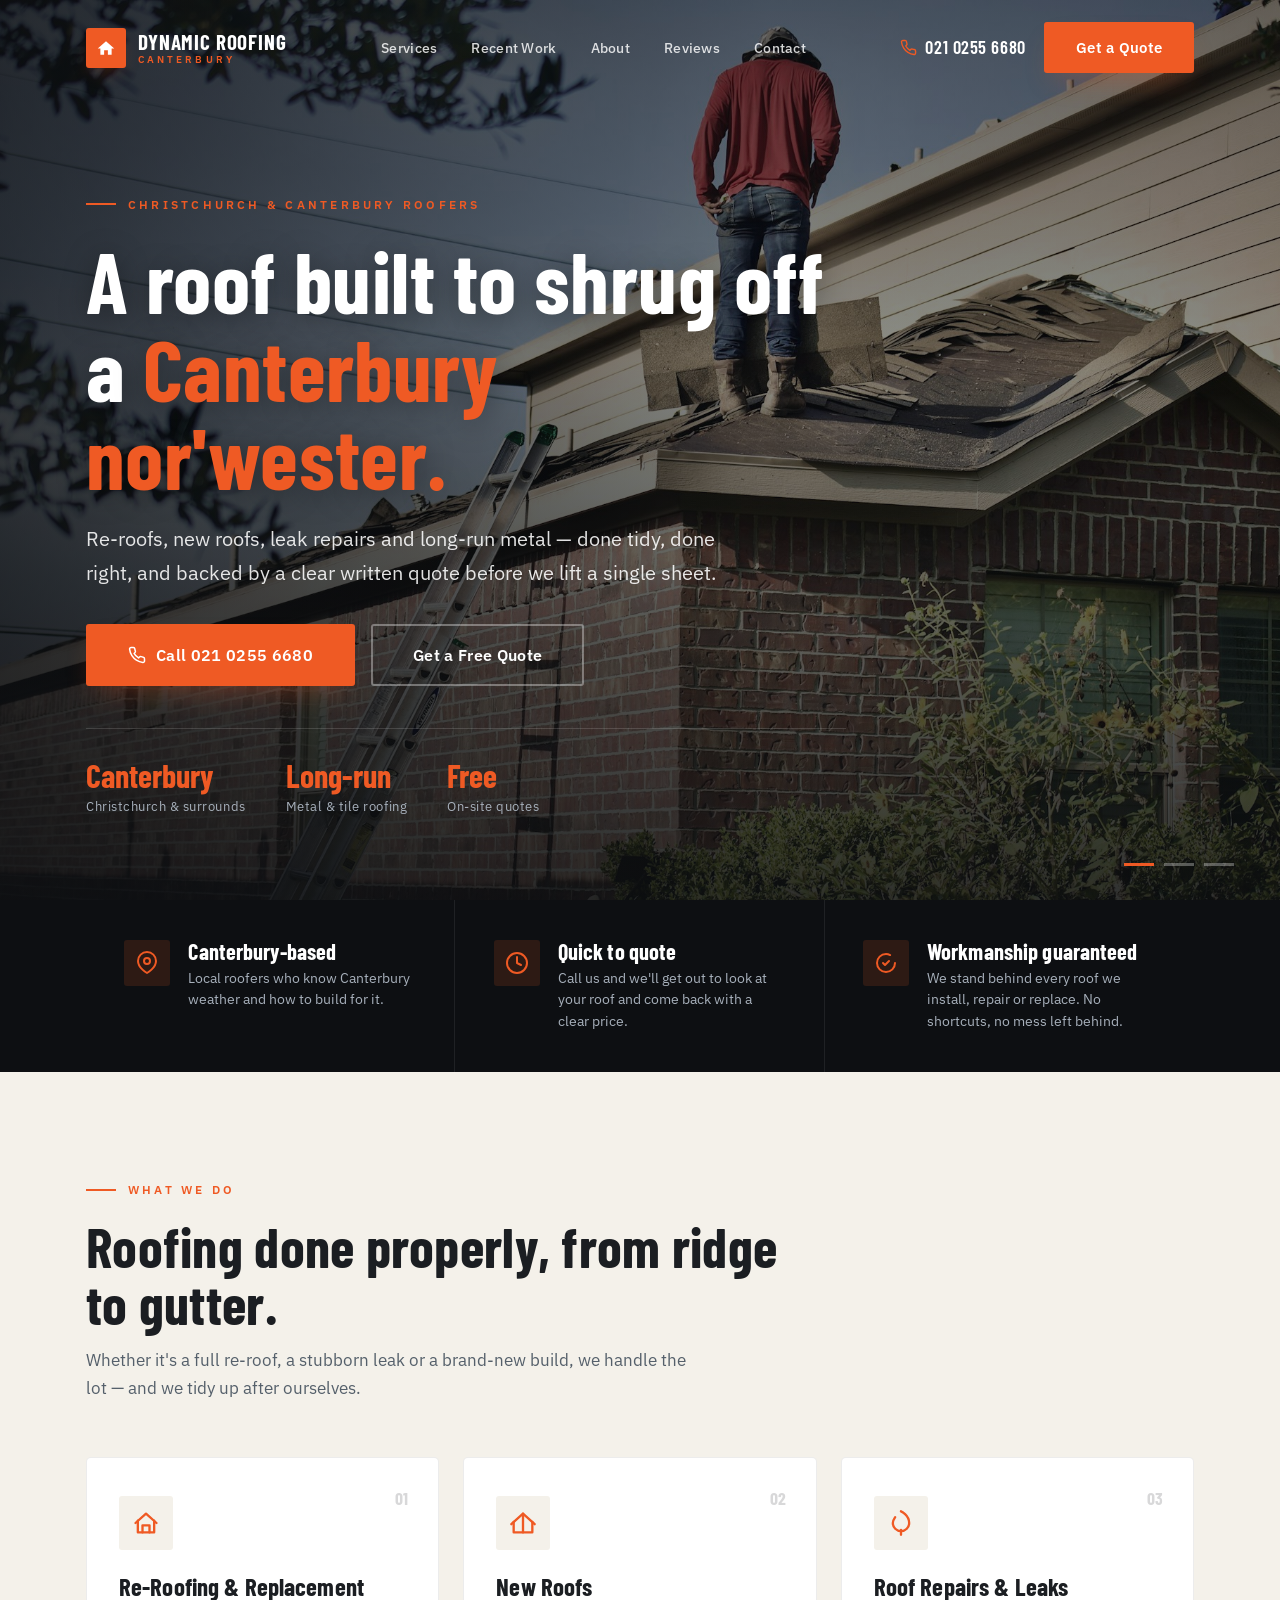
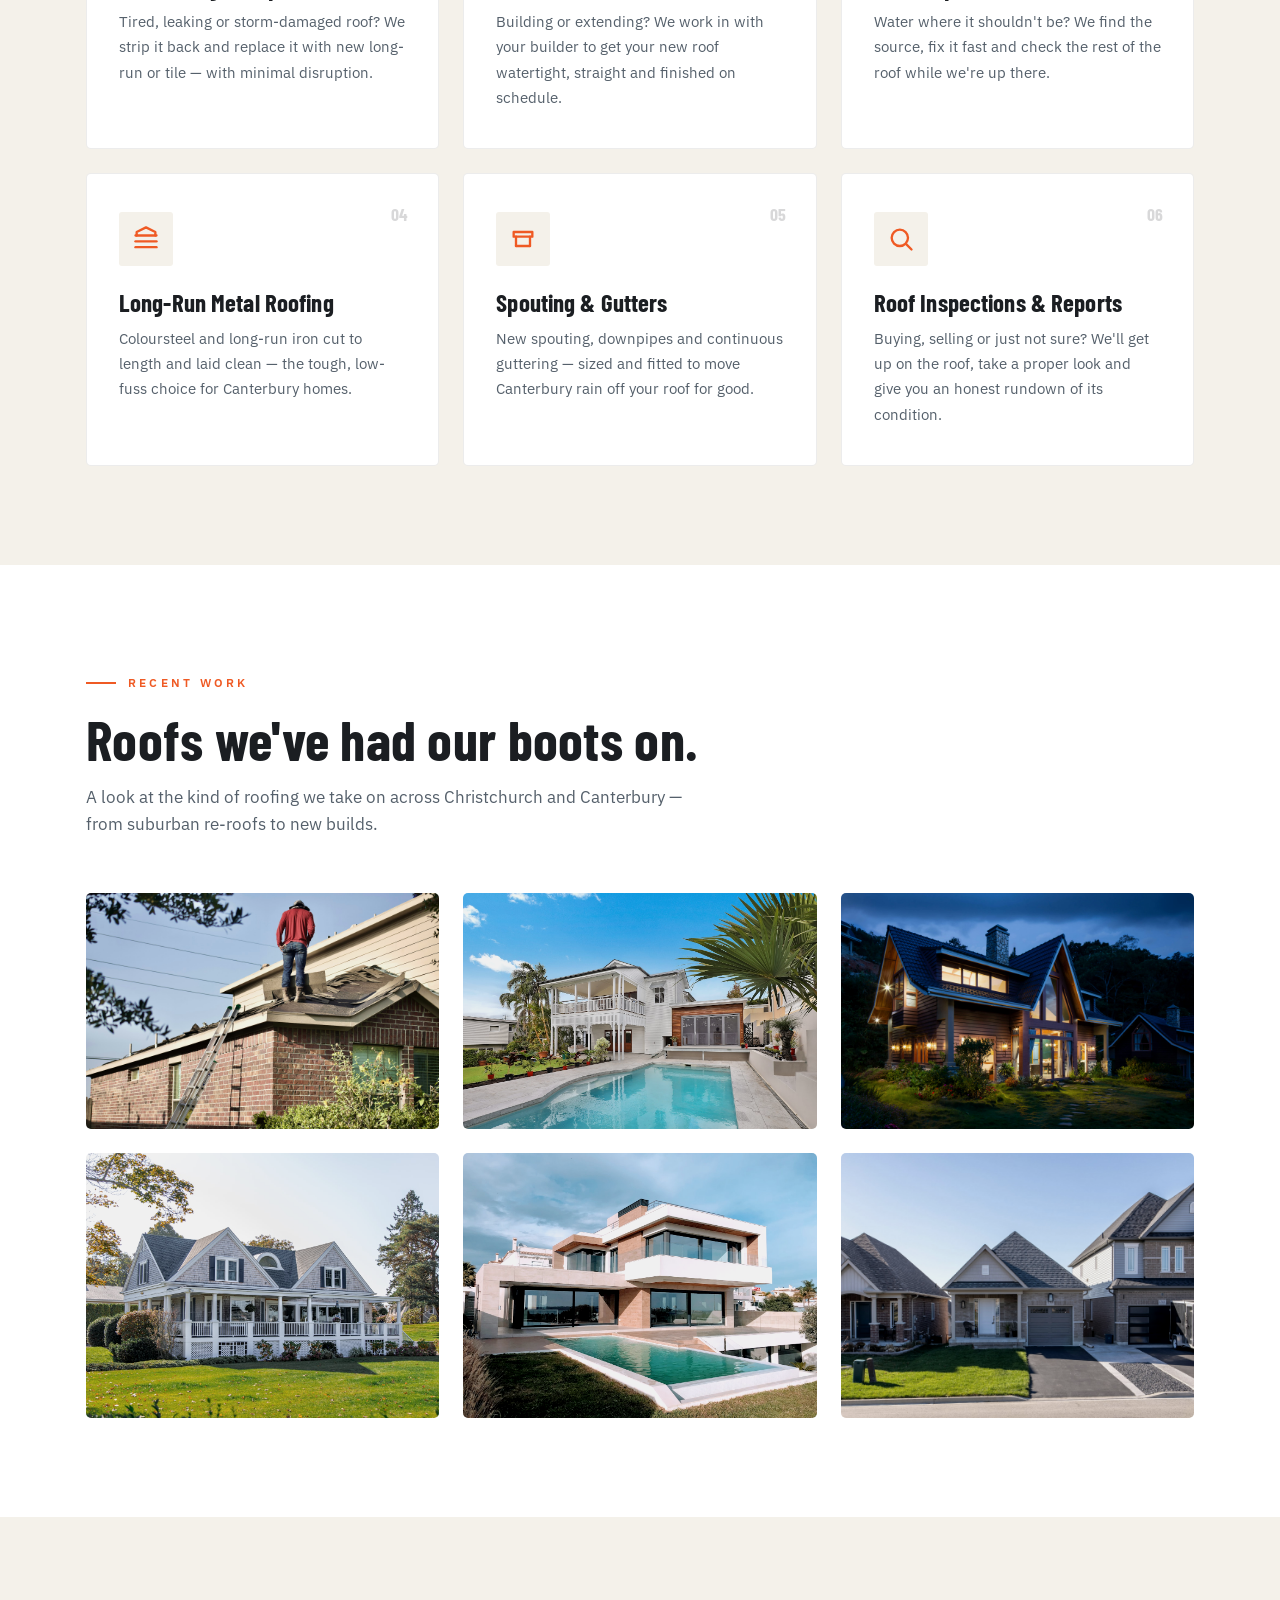
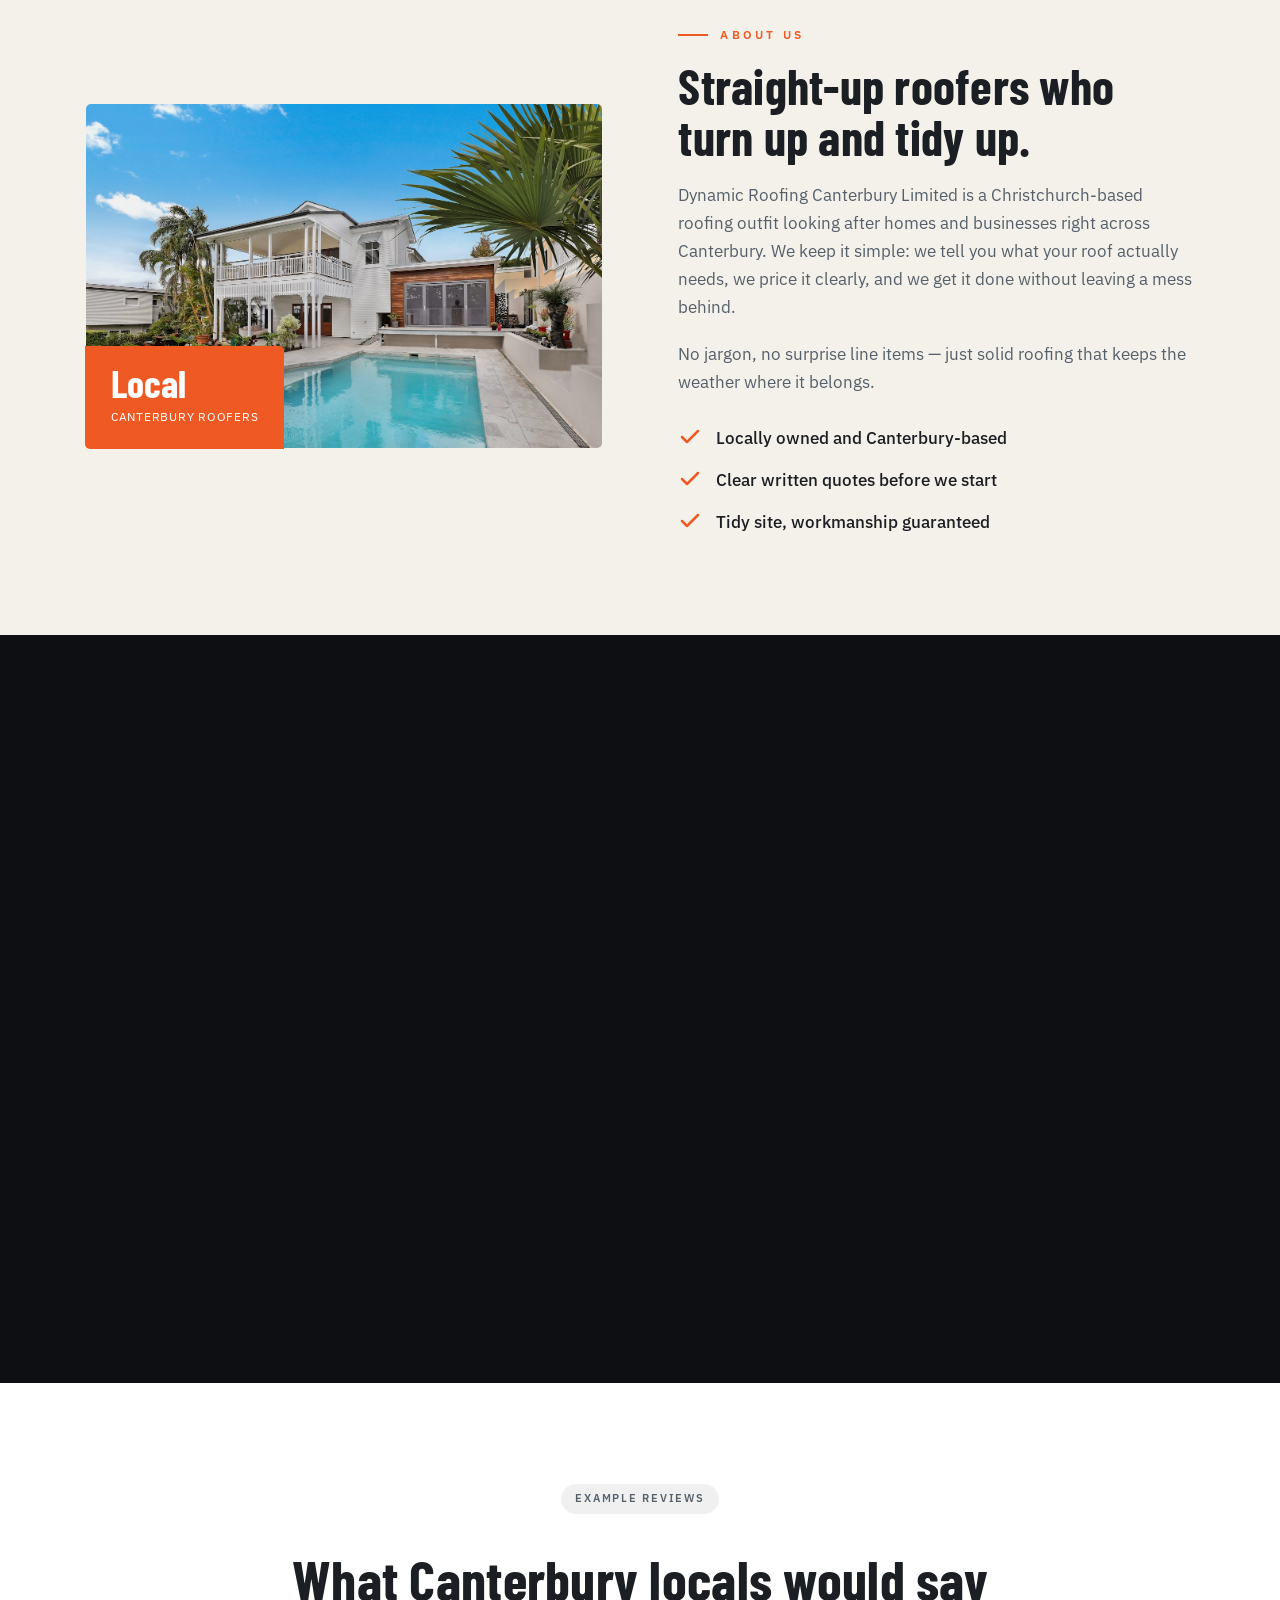
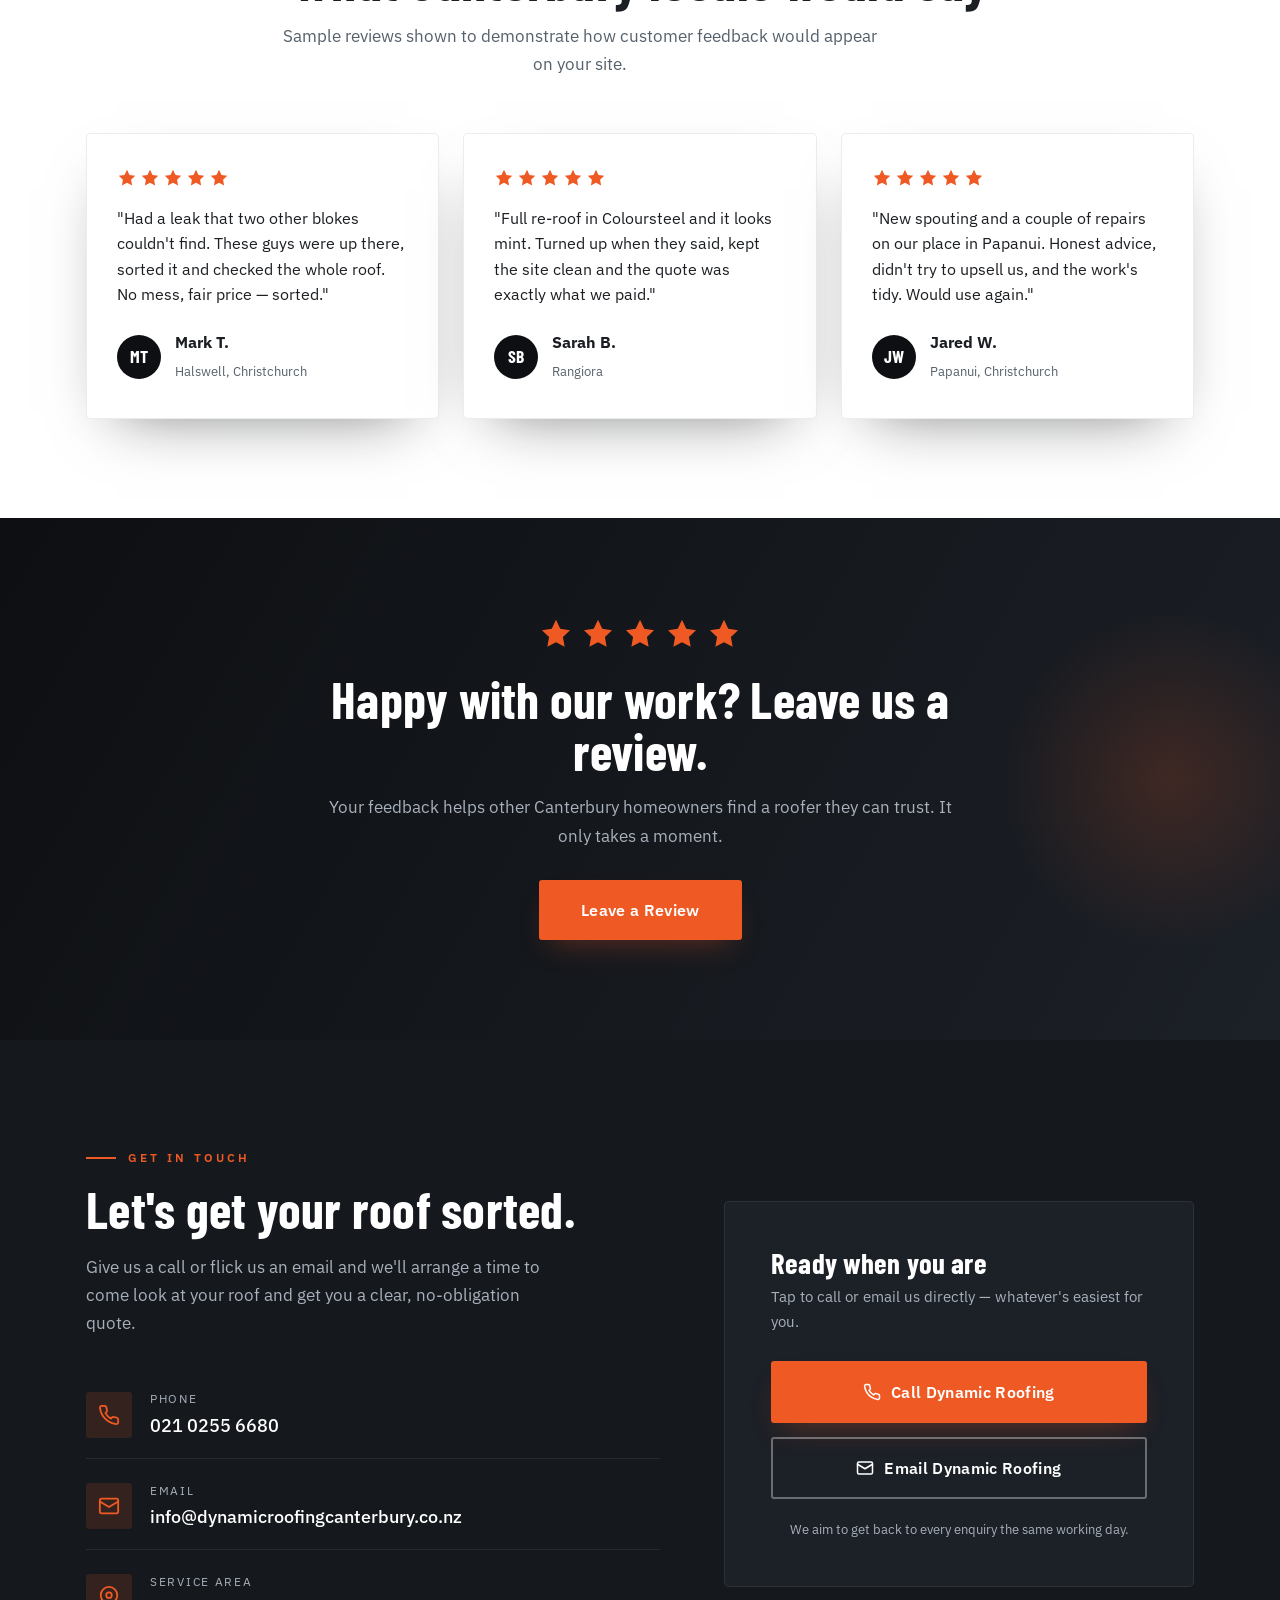
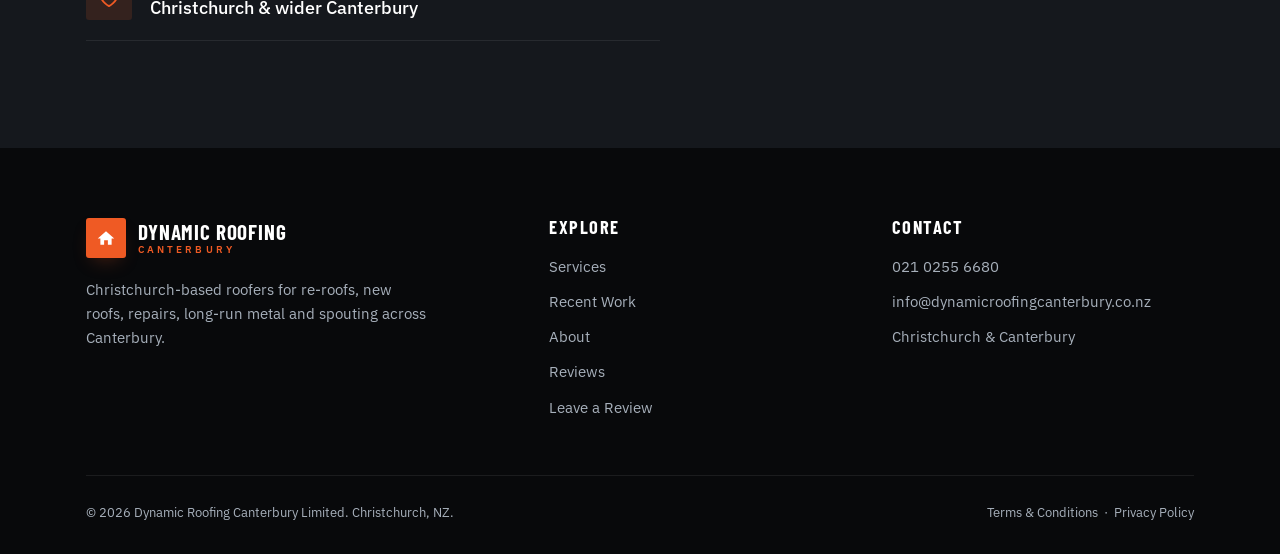
==== index.html @ b8b8a833 "Initial build: Dynamic Roofing Canterbury Limited" ====
<!DOCTYPE html>
<html lang="en-NZ">
<head>
<meta charset="UTF-8" />
<meta name="viewport" content="width=device-width, initial-scale=1.0" />
<title>Dynamic Roofing Canterbury Limited | Roofers, Christchurch</title>
<meta name="description" content="Dynamic Roofing Canterbury Limited — Christchurch roofers for re-roofs, new roofs, leak repairs, long-run metal roofing and spouting across Canterbury. Straight talk, tidy work, clear written quotes." />
<link rel="canonical" href="https://dynamic-roofing-canterbury-limited-demo.vercel.app/" />
<meta property="og:type" content="website" />
<meta property="og:title" content="Dynamic Roofing Canterbury Limited | Roofers, Christchurch" />
<meta property="og:description" content="Canterbury roofers for re-roofs, new roofs, leak repairs and long-run metal roofing. Tidy work, clear written quotes." />
<meta property="og:image" content="https://dynamic-roofing-canterbury-limited-demo.vercel.app/img/hero-roofer.jpg" />
<meta property="og:url" content="https://dynamic-roofing-canterbury-limited-demo.vercel.app/" />
<meta name="twitter:card" content="summary_large_image" />
<link rel="icon" type="image/svg+xml" href="favicon.svg" />
<link rel="preconnect" href="https://fonts.googleapis.com" />
<link rel="preconnect" href="https://fonts.gstatic.com" crossorigin />
<link href="https://fonts.googleapis.com/css2?family=Barlow+Condensed:wght@500;600;700&family=IBM+Plex+Sans:wght@400;500;600&display=swap" rel="stylesheet" />
<link rel="stylesheet" href="styles.css" />
</head>
<body>

<!-- Intro overlay -->
<div class="intro" aria-hidden="true">
  <div class="intro__inner">
    <div class="intro__mark">
      <svg viewBox="0 0 64 64" fill="none"><path d="M32 14 L54 33 L47 33 L47 50 L37 50 L37 38 L27 38 L27 50 L17 50 L17 33 L10 33 Z" fill="#fff"/></svg>
    </div>
    <div class="intro__name">Dynamic Roofing Canterbury</div>
    <div class="intro__bar"></div>
  </div>
</div>

<!-- Nav -->
<header class="nav">
  <div class="wrap nav__inner">
    <a href="index.html" class="brand" aria-label="Dynamic Roofing Canterbury home">
      <span class="brand__mark">
        <svg viewBox="0 0 64 64" fill="none"><path d="M32 14 L54 33 L47 33 L47 50 L37 50 L37 38 L27 38 L27 50 L17 50 L17 33 L10 33 Z" fill="#fff"/></svg>
      </span>
      <span class="brand__text">
        <span class="brand__name">Dynamic Roofing</span>
        <span class="brand__sub">Canterbury</span>
      </span>
    </a>
    <nav class="nav__links" aria-label="Primary">
      <a href="#services">Services</a>
      <a href="#work">Recent Work</a>
      <a href="#about">About</a>
      <a href="#reviews">Reviews</a>
      <a href="#contact">Contact</a>
    </nav>
    <div class="nav__cta">
      <a href="tel:+642102556680" class="nav__phone">
        <svg viewBox="0 0 24 24" fill="none" stroke="currentColor" stroke-width="2" stroke-linecap="round" stroke-linejoin="round"><path d="M22 16.92v3a2 2 0 0 1-2.18 2 19.79 19.79 0 0 1-8.63-3.07 19.5 19.5 0 0 1-6-6 19.79 19.79 0 0 1-3.07-8.67A2 2 0 0 1 4.11 2h3a2 2 0 0 1 2 1.72c.13.96.36 1.9.68 2.81a2 2 0 0 1-.45 2.11L8.09 9.91a16 16 0 0 0 6 6l1.27-1.27a2 2 0 0 1 2.11-.45c.9.32 1.85.55 2.81.68A2 2 0 0 1 22 16.92z"/></svg>
        021 0255 6680
      </a>
      <a href="#contact" class="btn btn--primary">Get a Quote</a>
      <button class="nav__toggle" aria-label="Open menu"><span></span><span></span><span></span></button>
    </div>
  </div>
</header>

<!-- Hero -->
<section class="hero" id="top">
  <div class="hero__slides">
    <div class="hero__slide active" style="background-image:url('img/hero-roofer.jpg')"></div>
    <div class="hero__slide" style="background-image:url('img/hero-street.jpg')"></div>
    <div class="hero__slide" style="background-image:url('img/hero-dusk.jpg')"></div>
  </div>
  <div class="hero__scrim"></div>
  <div class="wrap hero__inner">
    <div class="hero__content">
      <span class="eyebrow">Christchurch &amp; Canterbury Roofers</span>
      <h1>A roof built to shrug off a <span class="accent">Canterbury nor'wester.</span></h1>
      <p class="hero__lead">Re-roofs, new roofs, leak repairs and long-run metal — done tidy, done right, and backed by a clear written quote before we lift a single sheet.</p>
      <div class="hero__cta">
        <a href="tel:+642102556680" class="btn btn--primary btn--lg">
          <svg viewBox="0 0 24 24" fill="none" stroke="currentColor" stroke-width="2" stroke-linecap="round" stroke-linejoin="round"><path d="M22 16.92v3a2 2 0 0 1-2.18 2 19.79 19.79 0 0 1-8.63-3.07 19.5 19.5 0 0 1-6-6 19.79 19.79 0 0 1-3.07-8.67A2 2 0 0 1 4.11 2h3a2 2 0 0 1 2 1.72c.13.96.36 1.9.68 2.81a2 2 0 0 1-.45 2.11L8.09 9.91a16 16 0 0 0 6 6l1.27-1.27a2 2 0 0 1 2.11-.45c.9.32 1.85.55 2.81.68A2 2 0 0 1 22 16.92z"/></svg>
          Call 021 0255 6680
        </a>
        <a href="#contact" class="btn btn--ghost btn--lg">Get a Free Quote</a>
      </div>
      <div class="hero__meta">
        <div class="hero__meta-item"><strong>Canterbury</strong><span>Christchurch &amp; surrounds</span></div>
        <div class="hero__meta-item"><strong>Long-run</strong><span>Metal &amp; tile roofing</span></div>
        <div class="hero__meta-item"><strong>Free</strong><span>On-site quotes</span></div>
      </div>
    </div>
  </div>
  <div class="hero__dots" role="tablist" aria-label="Hero slides">
    <button class="hero__dot active" aria-label="Slide 1"></button>
    <button class="hero__dot" aria-label="Slide 2"></button>
    <button class="hero__dot" aria-label="Slide 3"></button>
  </div>
</section>

<!-- Trust strip -->
<section class="trust">
  <div class="wrap">
    <div class="trust__grid">
      <div class="trust__item reveal">
        <div class="trust__icon"><svg viewBox="0 0 24 24" fill="none" stroke="currentColor" stroke-width="2" stroke-linecap="round" stroke-linejoin="round"><path d="M21 10c0 7-9 12-9 12s-9-5-9-12a9 9 0 0 1 18 0z"/><circle cx="12" cy="10" r="3"/></svg></div>
        <div><h3>Canterbury-based</h3><p>Local roofers who know Canterbury weather and how to build for it.</p></div>
      </div>
      <div class="trust__item reveal d1">
        <div class="trust__icon"><svg viewBox="0 0 24 24" fill="none" stroke="currentColor" stroke-width="2" stroke-linecap="round" stroke-linejoin="round"><circle cx="12" cy="12" r="10"/><polyline points="12 6 12 12 16 14"/></svg></div>
        <div><h3>Quick to quote</h3><p>Call us and we'll get out to look at your roof and come back with a clear price.</p></div>
      </div>
      <div class="trust__item reveal d2">
        <div class="trust__icon"><svg viewBox="0 0 24 24" fill="none" stroke="currentColor" stroke-width="2" stroke-linecap="round" stroke-linejoin="round"><path d="M9 12l2 2 4-4"/><path d="M21 12c0 4.97-4.03 9-9 9s-9-4.03-9-9 4.03-9 9-9c1.5 0 2.9.37 4.15 1.02"/></svg></div>
        <div><h3>Workmanship guaranteed</h3><p>We stand behind every roof we install, repair or replace. No shortcuts, no mess left behind.</p></div>
      </div>
    </div>
  </div>
</section>

<!-- Services -->
<section class="section section--bone" id="services">
  <div class="wrap">
    <div class="section-head reveal">
      <span class="eyebrow">What we do</span>
      <h2>Roofing done properly, from ridge to gutter.</h2>
      <p>Whether it's a full re-roof, a stubborn leak or a brand-new build, we handle the lot — and we tidy up after ourselves.</p>
    </div>
    <div class="svc-grid">
      <article class="svc-card reveal">
        <span class="svc-card__num">01</span>
        <div class="svc-card__icon"><svg viewBox="0 0 24 24" fill="none" stroke="currentColor" stroke-width="2" stroke-linecap="round" stroke-linejoin="round"><path d="M3 12l9-8 9 8"/><path d="M5 10v10h14V10"/><path d="M9 20v-6h6v6"/></svg></div>
        <h3>Re-Roofing &amp; Replacement</h3>
        <p>Tired, leaking or storm-damaged roof? We strip it back and replace it with new long-run or tile — with minimal disruption.</p>
      </article>
      <article class="svc-card reveal d1">
        <span class="svc-card__num">02</span>
        <div class="svc-card__icon"><svg viewBox="0 0 24 24" fill="none" stroke="currentColor" stroke-width="2" stroke-linecap="round" stroke-linejoin="round"><path d="M2 13l10-9 10 9"/><path d="M4 11v9h16v-9"/><line x1="12" y1="4" x2="12" y2="20"/></svg></div>
        <h3>New Roofs</h3>
        <p>Building or extending? We work in with your builder to get your new roof watertight, straight and finished on schedule.</p>
      </article>
      <article class="svc-card reveal d2">
        <span class="svc-card__num">03</span>
        <div class="svc-card__icon"><svg viewBox="0 0 24 24" fill="none" stroke="currentColor" stroke-width="2" stroke-linecap="round" stroke-linejoin="round"><path d="M12 2s7 3 7 10a7 7 0 0 1-14 0c0-2 1-3.5 2-5"/><path d="M12 22v-4"/></svg></div>
        <h3>Roof Repairs &amp; Leaks</h3>
        <p>Water where it shouldn't be? We find the source, fix it fast and check the rest of the roof while we're up there.</p>
      </article>
      <article class="svc-card reveal">
        <span class="svc-card__num">04</span>
        <div class="svc-card__icon"><svg viewBox="0 0 24 24" fill="none" stroke="currentColor" stroke-width="2" stroke-linecap="round" stroke-linejoin="round"><line x1="3" y1="9" x2="21" y2="9"/><line x1="3" y1="14" x2="21" y2="14"/><line x1="3" y1="19" x2="21" y2="19"/><path d="M4 9V6l8-4 8 4v3"/></svg></div>
        <h3>Long-Run Metal Roofing</h3>
        <p>Coloursteel and long-run iron cut to length and laid clean — the tough, low-fuss choice for Canterbury homes.</p>
      </article>
      <article class="svc-card reveal d1">
        <span class="svc-card__num">05</span>
        <div class="svc-card__icon"><svg viewBox="0 0 24 24" fill="none" stroke="currentColor" stroke-width="2" stroke-linecap="round" stroke-linejoin="round"><path d="M4 6h16v4H4z"/><path d="M6 10v8"/><path d="M18 10v8"/><path d="M6 18h12"/></svg></div>
        <h3>Spouting &amp; Gutters</h3>
        <p>New spouting, downpipes and continuous guttering — sized and fitted to move Canterbury rain off your roof for good.</p>
      </article>
      <article class="svc-card reveal d2">
        <span class="svc-card__num">06</span>
        <div class="svc-card__icon"><svg viewBox="0 0 24 24" fill="none" stroke="currentColor" stroke-width="2" stroke-linecap="round" stroke-linejoin="round"><circle cx="11" cy="11" r="7"/><line x1="21" y1="21" x2="16.65" y2="16.65"/></svg></div>
        <h3>Roof Inspections &amp; Reports</h3>
        <p>Buying, selling or just not sure? We'll get up on the roof, take a proper look and give you an honest rundown of its condition.</p>
      </article>
    </div>
  </div>
</section>

<!-- Recent work -->
<section class="section section--paper" id="work">
  <div class="wrap">
    <div class="section-head reveal">
      <span class="eyebrow">Recent work</span>
      <h2>Roofs we've had our boots on.</h2>
      <p>A look at the kind of roofing we take on across Christchurch and Canterbury — from suburban re-roofs to new builds.</p>
    </div>
    <div class="svc-grid">
      <div class="about__media reveal"><img src="img/hero-roofer.jpg" alt="Roofer replacing roofing sheets on a Canterbury home" width="600" height="440" loading="lazy" /></div>
      <div class="about__media reveal d1"><img src="img/home-modern.jpg" alt="Completed pitched roof on a modern Canterbury house" width="600" height="440" loading="lazy" /></div>
      <div class="about__media reveal d2"><img src="img/hero-dusk.jpg" alt="Tiled roof and roofline at dusk" width="600" height="440" loading="lazy" /></div>
      <div class="about__media reveal"><img src="img/home-white.jpg" alt="Modern home with clean roofline and guttering" width="600" height="440" loading="lazy" /></div>
      <div class="about__media reveal d1"><img src="img/home-pool.jpg" alt="Two-storey weatherboard home with finished roof" width="600" height="440" loading="lazy" /></div>
      <div class="about__media reveal d2"><img src="img/hero-street.jpg" alt="Street of homes with pitched roofing" width="600" height="440" loading="lazy" /></div>
    </div>
  </div>
</section>

<!-- About -->
<section class="section section--bone" id="about">
  <div class="wrap">
    <div class="about">
      <div class="about__media reveal">
        <img src="img/home-modern.jpg" alt="Finished roof on a Canterbury home" width="560" height="540" loading="lazy" />
        <div class="about__tag"><strong>Local</strong><span>Canterbury roofers</span></div>
      </div>
      <div class="about__body reveal d1">
        <span class="eyebrow">About us</span>
        <h2>Straight-up roofers who turn up and tidy up.</h2>
        <p>Dynamic Roofing Canterbury Limited is a Christchurch-based roofing outfit looking after homes and businesses right across Canterbury. We keep it simple: we tell you what your roof actually needs, we price it clearly, and we get it done without leaving a mess behind.</p>
        <p>No jargon, no surprise line items — just solid roofing that keeps the weather where it belongs.</p>
        <ul class="checklist">
          <li><svg viewBox="0 0 24 24" fill="none" stroke="currentColor" stroke-width="2.5" stroke-linecap="round" stroke-linejoin="round"><polyline points="20 6 9 17 4 12"/></svg> Locally owned and Canterbury-based</li>
          <li><svg viewBox="0 0 24 24" fill="none" stroke="currentColor" stroke-width="2.5" stroke-linecap="round" stroke-linejoin="round"><polyline points="20 6 9 17 4 12"/></svg> Clear written quotes before we start</li>
          <li><svg viewBox="0 0 24 24" fill="none" stroke="currentColor" stroke-width="2.5" stroke-linecap="round" stroke-linejoin="round"><polyline points="20 6 9 17 4 12"/></svg> Tidy site, workmanship guaranteed</li>
        </ul>
      </div>
    </div>
  </div>
</section>

<!-- Crew -->
<section class="section section--ink" id="crew">
  <div class="wrap">
    <div class="section-head center reveal">
      <span class="badge">Example team</span>
      <h2>Meet the crew</h2>
      <p>The people who'd be on your roof. (Roles shown are an example of how this section would introduce your team.)</p>
    </div>
    <div class="crew-grid">
      <div class="crew-card reveal">
        <div class="crew-avatar">OR</div>
        <h3>Owner / Roofer</h3>
        <div class="role">On the tools</div>
        <p>Quotes your job, runs the crew and is on site making sure it's done right.</p>
      </div>
      <div class="crew-card reveal d1">
        <div class="crew-avatar">SL</div>
        <h3>Site Lead</h3>
        <div class="role">Runs the roof</div>
        <p>Keeps the job moving, safe and watertight from strip-off to final sheet.</p>
      </div>
      <div class="crew-card reveal d2">
        <div class="crew-avatar">RF</div>
        <h3>Roofer</h3>
        <div class="role">Long-run &amp; tile</div>
        <p>Lays and flashes your roof clean and straight, whatever the pitch.</p>
      </div>
      <div class="crew-card reveal d3">
        <div class="crew-avatar">AP</div>
        <h3>Apprentice</h3>
        <div class="role">Learning the trade</div>
        <p>Keeps the site tidy and lends a hand so the job runs to schedule.</p>
      </div>
    </div>
  </div>
</section>

<!-- Reviews -->
<section class="section section--paper" id="reviews">
  <div class="wrap">
    <div class="section-head center reveal">
      <span class="badge">Example reviews</span>
      <h2>What Canterbury locals would say</h2>
      <p>Sample reviews shown to demonstrate how customer feedback would appear on your site.</p>
    </div>
    <div class="rev-grid">
      <article class="rev-card reveal">
        <div class="stars">
          <svg viewBox="0 0 24 24" fill="currentColor"><path d="M12 2l3 6.3 6.9 1-5 4.9 1.2 6.8L12 17.8 5.9 21l1.2-6.8-5-4.9 6.9-1z"/></svg>
          <svg viewBox="0 0 24 24" fill="currentColor"><path d="M12 2l3 6.3 6.9 1-5 4.9 1.2 6.8L12 17.8 5.9 21l1.2-6.8-5-4.9 6.9-1z"/></svg>
          <svg viewBox="0 0 24 24" fill="currentColor"><path d="M12 2l3 6.3 6.9 1-5 4.9 1.2 6.8L12 17.8 5.9 21l1.2-6.8-5-4.9 6.9-1z"/></svg>
          <svg viewBox="0 0 24 24" fill="currentColor"><path d="M12 2l3 6.3 6.9 1-5 4.9 1.2 6.8L12 17.8 5.9 21l1.2-6.8-5-4.9 6.9-1z"/></svg>
          <svg viewBox="0 0 24 24" fill="currentColor"><path d="M12 2l3 6.3 6.9 1-5 4.9 1.2 6.8L12 17.8 5.9 21l1.2-6.8-5-4.9 6.9-1z"/></svg>
        </div>
        <p>"Had a leak that two other blokes couldn't find. These guys were up there, sorted it and checked the whole roof. No mess, fair price — sorted."</p>
        <div class="rev-author"><span class="ini">MT</span><div><strong>Mark T.</strong><span>Halswell, Christchurch</span></div></div>
      </article>
      <article class="rev-card reveal d1">
        <div class="stars">
          <svg viewBox="0 0 24 24" fill="currentColor"><path d="M12 2l3 6.3 6.9 1-5 4.9 1.2 6.8L12 17.8 5.9 21l1.2-6.8-5-4.9 6.9-1z"/></svg>
          <svg viewBox="0 0 24 24" fill="currentColor"><path d="M12 2l3 6.3 6.9 1-5 4.9 1.2 6.8L12 17.8 5.9 21l1.2-6.8-5-4.9 6.9-1z"/></svg>
          <svg viewBox="0 0 24 24" fill="currentColor"><path d="M12 2l3 6.3 6.9 1-5 4.9 1.2 6.8L12 17.8 5.9 21l1.2-6.8-5-4.9 6.9-1z"/></svg>
          <svg viewBox="0 0 24 24" fill="currentColor"><path d="M12 2l3 6.3 6.9 1-5 4.9 1.2 6.8L12 17.8 5.9 21l1.2-6.8-5-4.9 6.9-1z"/></svg>
          <svg viewBox="0 0 24 24" fill="currentColor"><path d="M12 2l3 6.3 6.9 1-5 4.9 1.2 6.8L12 17.8 5.9 21l1.2-6.8-5-4.9 6.9-1z"/></svg>
        </div>
        <p>"Full re-roof in Coloursteel and it looks mint. Turned up when they said, kept the site clean and the quote was exactly what we paid."</p>
        <div class="rev-author"><span class="ini">SB</span><div><strong>Sarah B.</strong><span>Rangiora</span></div></div>
      </article>
      <article class="rev-card reveal d2">
        <div class="stars">
          <svg viewBox="0 0 24 24" fill="currentColor"><path d="M12 2l3 6.3 6.9 1-5 4.9 1.2 6.8L12 17.8 5.9 21l1.2-6.8-5-4.9 6.9-1z"/></svg>
          <svg viewBox="0 0 24 24" fill="currentColor"><path d="M12 2l3 6.3 6.9 1-5 4.9 1.2 6.8L12 17.8 5.9 21l1.2-6.8-5-4.9 6.9-1z"/></svg>
          <svg viewBox="0 0 24 24" fill="currentColor"><path d="M12 2l3 6.3 6.9 1-5 4.9 1.2 6.8L12 17.8 5.9 21l1.2-6.8-5-4.9 6.9-1z"/></svg>
          <svg viewBox="0 0 24 24" fill="currentColor"><path d="M12 2l3 6.3 6.9 1-5 4.9 1.2 6.8L12 17.8 5.9 21l1.2-6.8-5-4.9 6.9-1z"/></svg>
          <svg viewBox="0 0 24 24" fill="currentColor"><path d="M12 2l3 6.3 6.9 1-5 4.9 1.2 6.8L12 17.8 5.9 21l1.2-6.8-5-4.9 6.9-1z"/></svg>
        </div>
        <p>"New spouting and a couple of repairs on our place in Papanui. Honest advice, didn't try to upsell us, and the work's tidy. Would use again."</p>
        <div class="rev-author"><span class="ini">JW</span><div><strong>Jared W.</strong><span>Papanui, Christchurch</span></div></div>
      </article>
    </div>
  </div>
</section>

<!-- Review funnel banner -->
<section class="section funnel">
  <div class="wrap funnel__inner reveal">
    <div class="funnel__stars">
      <svg viewBox="0 0 24 24" fill="currentColor"><path d="M12 2l3 6.3 6.9 1-5 4.9 1.2 6.8L12 17.8 5.9 21l1.2-6.8-5-4.9 6.9-1z"/></svg>
      <svg viewBox="0 0 24 24" fill="currentColor"><path d="M12 2l3 6.3 6.9 1-5 4.9 1.2 6.8L12 17.8 5.9 21l1.2-6.8-5-4.9 6.9-1z"/></svg>
      <svg viewBox="0 0 24 24" fill="currentColor"><path d="M12 2l3 6.3 6.9 1-5 4.9 1.2 6.8L12 17.8 5.9 21l1.2-6.8-5-4.9 6.9-1z"/></svg>
      <svg viewBox="0 0 24 24" fill="currentColor"><path d="M12 2l3 6.3 6.9 1-5 4.9 1.2 6.8L12 17.8 5.9 21l1.2-6.8-5-4.9 6.9-1z"/></svg>
      <svg viewBox="0 0 24 24" fill="currentColor"><path d="M12 2l3 6.3 6.9 1-5 4.9 1.2 6.8L12 17.8 5.9 21l1.2-6.8-5-4.9 6.9-1z"/></svg>
    </div>
    <h2>Happy with our work? Leave us a review.</h2>
    <p>Your feedback helps other Canterbury homeowners find a roofer they can trust. It only takes a moment.</p>
    <a href="review.html" class="btn btn--primary btn--lg">Leave a Review</a>
  </div>
</section>

<!-- Contact -->
<section class="section section--dark" id="contact">
  <div class="wrap">
    <div class="contact-grid">
      <div class="contact__info reveal">
        <span class="eyebrow">Get in touch</span>
        <h2>Let's get your roof sorted.</h2>
        <p>Give us a call or flick us an email and we'll arrange a time to come look at your roof and get you a clear, no-obligation quote.</p>
        <div class="contact__rows">
          <div class="contact-row">
            <div class="contact-row__icon"><svg viewBox="0 0 24 24" fill="none" stroke="currentColor" stroke-width="2" stroke-linecap="round" stroke-linejoin="round"><path d="M22 16.92v3a2 2 0 0 1-2.18 2 19.79 19.79 0 0 1-8.63-3.07 19.5 19.5 0 0 1-6-6 19.79 19.79 0 0 1-3.07-8.67A2 2 0 0 1 4.11 2h3a2 2 0 0 1 2 1.72c.13.96.36 1.9.68 2.81a2 2 0 0 1-.45 2.11L8.09 9.91a16 16 0 0 0 6 6l1.27-1.27a2 2 0 0 1 2.11-.45c.9.32 1.85.55 2.81.68A2 2 0 0 1 22 16.92z"/></svg></div>
            <div><span>Phone</span><strong>021 0255 6680</strong></div>
          </div>
          <div class="contact-row">
            <div class="contact-row__icon"><svg viewBox="0 0 24 24" fill="none" stroke="currentColor" stroke-width="2" stroke-linecap="round" stroke-linejoin="round"><rect x="2" y="4" width="20" height="16" rx="2"/><path d="m22 7-10 6L2 7"/></svg></div>
            <div><span>Email</span><strong>info@dynamicroofingcanterbury.co.nz</strong></div>
          </div>
          <div class="contact-row">
            <div class="contact-row__icon"><svg viewBox="0 0 24 24" fill="none" stroke="currentColor" stroke-width="2" stroke-linecap="round" stroke-linejoin="round"><path d="M21 10c0 7-9 12-9 12s-9-5-9-12a9 9 0 0 1 18 0z"/><circle cx="12" cy="10" r="3"/></svg></div>
            <div><span>Service area</span><strong>Christchurch &amp; wider Canterbury</strong></div>
          </div>
        </div>
      </div>
      <div class="contact__actions reveal d1">
        <h3>Ready when you are</h3>
        <p>Tap to call or email us directly — whatever's easiest for you.</p>
        <a href="tel:+642102556680" class="btn btn--primary btn--block btn--lg">
          <svg viewBox="0 0 24 24" fill="none" stroke="currentColor" stroke-width="2" stroke-linecap="round" stroke-linejoin="round"><path d="M22 16.92v3a2 2 0 0 1-2.18 2 19.79 19.79 0 0 1-8.63-3.07 19.5 19.5 0 0 1-6-6 19.79 19.79 0 0 1-3.07-8.67A2 2 0 0 1 4.11 2h3a2 2 0 0 1 2 1.72c.13.96.36 1.9.68 2.81a2 2 0 0 1-.45 2.11L8.09 9.91a16 16 0 0 0 6 6l1.27-1.27a2 2 0 0 1 2.11-.45c.9.32 1.85.55 2.81.68A2 2 0 0 1 22 16.92z"/></svg>
          Call Dynamic Roofing
        </a>
        <a href="mailto:info@dynamicroofingcanterbury.co.nz?subject=Roofing%20enquiry" class="btn btn--ghost btn--block btn--lg">
          <svg viewBox="0 0 24 24" fill="none" stroke="currentColor" stroke-width="2" stroke-linecap="round" stroke-linejoin="round"><rect x="2" y="4" width="20" height="16" rx="2"/><path d="m22 7-10 6L2 7"/></svg>
          Email Dynamic Roofing
        </a>
        <p class="contact__note">We aim to get back to every enquiry the same working day.</p>
      </div>
    </div>
  </div>
</section>

<!-- Footer -->
<footer class="footer">
  <div class="wrap">
    <div class="footer__top">
      <div class="footer__brand">
        <a href="index.html" class="brand">
          <span class="brand__mark"><svg viewBox="0 0 64 64" fill="none"><path d="M32 14 L54 33 L47 33 L47 50 L37 50 L37 38 L27 38 L27 50 L17 50 L17 33 L10 33 Z" fill="#fff"/></svg></span>
          <span class="brand__text"><span class="brand__name">Dynamic Roofing</span><span class="brand__sub">Canterbury</span></span>
        </a>
        <p>Christchurch-based roofers for re-roofs, new roofs, repairs, long-run metal and spouting across Canterbury.</p>
      </div>
      <div class="footer__col">
        <h4>Explore</h4>
        <a href="#services">Services</a>
        <a href="#work">Recent Work</a>
        <a href="#about">About</a>
        <a href="#reviews">Reviews</a>
        <a href="review.html">Leave a Review</a>
      </div>
      <div class="footer__col">
        <h4>Contact</h4>
        <a href="tel:+642102556680">021 0255 6680</a>
        <a href="mailto:info@dynamicroofingcanterbury.co.nz">info@dynamicroofingcanterbury.co.nz</a>
        <p>Christchurch &amp; Canterbury</p>
      </div>
    </div>
    <div class="footer__bottom">
      <span>&copy; <span data-year>2026</span> Dynamic Roofing Canterbury Limited. Christchurch, NZ.</span>
      <span><a href="terms.html">Terms &amp; Conditions</a> &nbsp;·&nbsp; <a href="privacy.html">Privacy Policy</a></span>
    </div>
  </div>
</footer>

<script src="main.js"></script>
</body>
</html>
---- styles.css ----
/* ============================================================
   Dynamic Roofing Canterbury Limited — Industrial archetype
   Display: Barlow Condensed · Body: IBM Plex Sans
   ============================================================ */

:root {
  --ink: #0d0f12;
  --charcoal: #15181d;
  --charcoal-2: #1c2027;
  --steel: #2b3038;
  --line: rgba(255, 255, 255, 0.08);
  --bone: #f4f1ea;
  --bone-2: #ebe6db;
  --paper: #ffffff;
  --text: #1b1e22;
  --text-soft: #55606b;
  --text-invert: #eef1f4;
  --text-invert-soft: #a7b0bb;
  --accent: #ef5a24;
  --accent-dark: #cf4715;
  --accent-glow: rgba(239, 90, 36, 0.35);
  --radius: 3px;
  --radius-lg: 5px;
  --shadow: 0 18px 45px -20px rgba(0, 0, 0, 0.55);
  --shadow-card: 0 24px 60px -32px rgba(13, 15, 18, 0.6);
  --maxw: 1200px;
  --ease: cubic-bezier(0.22, 1, 0.36, 1);
  --imgfilter: saturate(0.85) contrast(1.06) brightness(0.94);
}

* { margin: 0; padding: 0; box-sizing: border-box; }

html { scroll-behavior: smooth; -webkit-text-size-adjust: 100%; }
@media (prefers-reduced-motion: reduce) {
  html { scroll-behavior: auto; }
  *, *::before, *::after { animation-duration: 0.001ms !important; transition-duration: 0.001ms !important; animation-iteration-count: 1 !important; }
}

body {
  font-family: "IBM Plex Sans", -apple-system, BlinkMacSystemFont, sans-serif;
  color: var(--text);
  background: var(--bone);
  line-height: 1.65;
  font-size: 17px;
  overflow-x: hidden;
  -webkit-font-smoothing: antialiased;
}

img { image-orientation: from-image; max-width: 100%; display: block; }

h1, h2, h3, h4, .display {
  font-family: "Barlow Condensed", "IBM Plex Sans", sans-serif;
  font-weight: 700;
  line-height: 1.02;
  letter-spacing: 0.005em;
  text-transform: none;
}

a { color: inherit; text-decoration: none; }
.wrap { width: 100%; max-width: var(--maxw); margin: 0 auto; padding: 0 clamp(20px, 5vw, 46px); }

.eyebrow {
  font-family: "IBM Plex Sans", sans-serif;
  font-weight: 600;
  font-size: 0.72rem;
  letter-spacing: 0.28em;
  text-transform: uppercase;
  color: var(--accent);
  display: inline-flex;
  align-items: center;
  gap: 12px;
}
.eyebrow::before {
  content: "";
  width: 30px;
  height: 2px;
  background: var(--accent);
  display: inline-block;
}
.eyebrow.center::before { display: none; }

.section { padding: clamp(72px, 11vh, 130px) 0; position: relative; }
.section--bone { background: var(--bone); }
.section--paper { background: var(--paper); }
.section--dark { background: var(--charcoal); color: var(--text-invert); }
.section--ink { background: var(--ink); color: var(--text-invert); }

.section-head { max-width: 720px; margin-bottom: 54px; }
.section-head.center { margin-left: auto; margin-right: auto; text-align: center; }
.section-head h2 {
  font-size: clamp(2.1rem, 5vw, 3.5rem);
  margin: 18px 0 16px;
}
.section-head p { color: var(--text-soft); font-size: 1.05rem; max-width: 60ch; }
.section--dark .section-head p, .section--ink .section-head p { color: var(--text-invert-soft); }

/* ---------- Buttons ---------- */
.btn {
  display: inline-flex;
  align-items: center;
  justify-content: center;
  gap: 10px;
  font-family: "IBM Plex Sans", sans-serif;
  font-weight: 600;
  font-size: 0.95rem;
  letter-spacing: 0.02em;
  padding: 16px 30px;
  border-radius: var(--radius);
  border: 2px solid transparent;
  cursor: pointer;
  transition: transform 0.35s var(--ease), background 0.3s var(--ease), color 0.3s var(--ease), box-shadow 0.35s var(--ease);
  will-change: transform;
  line-height: 1;
}
.btn svg { width: 18px; height: 18px; }
.btn--primary {
  background: var(--accent);
  color: #fff;
  box-shadow: 0 14px 30px -12px var(--accent-glow);
}
.btn--primary:hover { background: var(--accent-dark); transform: translateY(-3px); box-shadow: 0 20px 38px -14px var(--accent-glow); }
.btn--ghost { border-color: rgba(255, 255, 255, 0.35); color: #fff; background: transparent; }
.btn--ghost:hover { border-color: #fff; background: rgba(255, 255, 255, 0.08); transform: translateY(-3px); }
.btn--dark { background: var(--ink); color: #fff; }
.btn--dark:hover { background: var(--steel); transform: translateY(-3px); }
.btn--outline { border-color: var(--ink); color: var(--ink); }
.btn--outline:hover { background: var(--ink); color: #fff; transform: translateY(-3px); }
.btn--lg { padding: 20px 40px; font-size: 1.02rem; }
.btn--block { width: 100%; }

/* ---------- Nav ---------- */
.nav {
  position: fixed;
  top: 0; left: 0; right: 0;
  z-index: 90;
  transition: background 0.4s var(--ease), box-shadow 0.4s var(--ease), padding 0.4s var(--ease), border-color 0.4s var(--ease);
  padding: 22px 0;
  border-bottom: 1px solid transparent;
}
.nav.scrolled {
  background: rgba(13, 15, 18, 0.92);
  backdrop-filter: blur(12px);
  padding: 13px 0;
  border-bottom: 1px solid var(--line);
  box-shadow: 0 10px 30px -20px rgba(0,0,0,0.8);
}
.nav__inner { display: flex; align-items: center; justify-content: space-between; gap: 20px; }
.brand { display: flex; align-items: center; gap: 12px; color: #fff; }
.brand__mark {
  width: 40px; height: 40px; flex: none;
  display: grid; place-items: center;
  background: var(--accent);
  border-radius: var(--radius);
  box-shadow: 0 8px 20px -8px var(--accent-glow);
}
.brand__mark svg { width: 24px; height: 24px; }
.brand__text { display: flex; flex-direction: column; line-height: 1; }
.brand__name {
  font-family: "Barlow Condensed", sans-serif;
  font-weight: 700;
  font-size: 1.32rem;
  letter-spacing: 0.04em;
  text-transform: uppercase;
  color: #fff;
}
.brand__sub {
  font-size: 0.6rem;
  letter-spacing: 0.32em;
  text-transform: uppercase;
  color: var(--accent);
  margin-top: 3px;
  font-weight: 600;
}
.nav__links { display: flex; align-items: center; gap: 34px; }
.nav__links a {
  color: rgba(255,255,255,0.82);
  font-size: 0.9rem;
  font-weight: 500;
  letter-spacing: 0.02em;
  position: relative;
  transition: color 0.25s;
}
.nav__links a::after {
  content: ""; position: absolute; left: 0; bottom: -6px;
  width: 0; height: 2px; background: var(--accent); transition: width 0.3s var(--ease);
}
.nav__links a:hover { color: #fff; }
.nav__links a:hover::after { width: 100%; }
.nav__cta { display: flex; align-items: center; gap: 18px; }
.nav__phone {
  color: #fff; font-family: "Barlow Condensed", sans-serif; font-weight: 600;
  font-size: 1.15rem; letter-spacing: 0.03em; display: flex; align-items: center; gap: 8px;
}
.nav__phone svg { width: 17px; height: 17px; color: var(--accent); }
.nav__toggle { display: none; background: none; border: 0; cursor: pointer; padding: 6px; }
.nav__toggle span { display: block; width: 26px; height: 2px; background: #fff; margin: 5px 0; transition: 0.3s var(--ease); }

/* ---------- Intro overlay ---------- */
.intro {
  position: fixed; inset: 0; z-index: 200;
  background: var(--ink);
  display: grid; place-items: center;
  transition: transform 0.9s var(--ease) 0.3s, opacity 0.5s ease 1s;
}
.intro.done { transform: translateY(-100%); opacity: 0; pointer-events: none; }
.intro__inner { text-align: center; overflow: hidden; }
.intro__mark {
  width: 66px; height: 66px; margin: 0 auto 20px;
  display: grid; place-items: center; background: var(--accent); border-radius: var(--radius);
  animation: introPop 0.7s var(--ease) both;
}
.intro__mark svg { width: 38px; height: 38px; }
.intro__name {
  font-family: "Barlow Condensed", sans-serif; font-weight: 700;
  text-transform: uppercase; letter-spacing: 0.12em; color: #fff;
  font-size: clamp(1.5rem, 5vw, 2.4rem);
  transform: translateY(120%); animation: introUp 0.8s var(--ease) 0.15s forwards;
}
.intro__bar { width: 0; height: 3px; background: var(--accent); margin: 18px auto 0; animation: introBar 1s var(--ease) 0.4s forwards; }
@keyframes introPop { 0% { transform: scale(0.5); opacity: 0; } 100% { transform: scale(1); opacity: 1; } }
@keyframes introUp { to { transform: translateY(0); } }
@keyframes introBar { to { width: 120px; } }

/* ---------- Hero ---------- */
.hero {
  position: relative;
  min-height: 100svh;
  display: flex;
  align-items: flex-end;
  background: var(--ink);
  overflow: hidden;
  padding-top: clamp(110px, 15vh, 150px);
  padding-bottom: clamp(56px, 9vh, 100px);
}
.hero__slides { position: absolute; inset: 0; z-index: 0; }
.hero__slide {
  position: absolute; inset: 0;
  background-size: cover; background-position: center;
  opacity: 0; transform: scale(1.08);
  filter: var(--imgfilter);
  transition: opacity 1.6s ease, transform 7s linear;
}
.hero__slide.active { opacity: 1; transform: scale(1); }
.hero__scrim {
  position: absolute; inset: 0; z-index: 1;
  background:
    linear-gradient(180deg, rgba(13,15,18,0.55) 0%, rgba(13,15,18,0.35) 40%, rgba(13,15,18,0.82) 100%),
    linear-gradient(90deg, rgba(13,15,18,0.7) 0%, rgba(13,15,18,0.15) 60%);
}
.hero__inner { position: relative; z-index: 2; width: 100%; }
.hero__content { max-width: 760px; }
.hero h1 {
  color: #fff;
  font-size: clamp(2.7rem, 7vw, 5.4rem);
  margin: 22px 0 22px;
  text-shadow: 0 4px 30px rgba(0,0,0,0.35);
}
.hero h1 .accent { color: var(--accent); }
.hero__lead {
  color: rgba(255,255,255,0.88);
  font-size: clamp(1.05rem, 2.2vw, 1.28rem);
  max-width: 56ch;
  margin-bottom: 34px;
}
.hero__cta { display: flex; flex-wrap: wrap; gap: 16px; }
.hero__meta {
  display: flex; flex-wrap: wrap; gap: 26px 40px; margin-top: 42px;
  padding-top: 30px; border-top: 1px solid rgba(255,255,255,0.14);
}
.hero__meta-item { color: #fff; }
.hero__meta-item strong {
  font-family: "Barlow Condensed", sans-serif; font-size: 2rem; display: block; line-height: 1; color: var(--accent);
}
.hero__meta-item span { font-size: 0.82rem; color: var(--text-invert-soft); letter-spacing: 0.04em; }
.hero__dots { position: absolute; bottom: 34px; right: clamp(20px,5vw,46px); z-index: 3; display: flex; gap: 10px; }
.hero__dot { width: 30px; height: 3px; background: rgba(255,255,255,0.3); border: 0; padding: 0; cursor: pointer; transition: background 0.3s; }
.hero__dot.active { background: var(--accent); }

/* ---------- Trust strip ---------- */
.trust { background: var(--ink); color: #fff; padding: 0; position: relative; z-index: 5; }
.trust__grid { display: grid; grid-template-columns: repeat(3, 1fr); }
.trust__item { padding: 40px clamp(20px,3vw,44px); display: flex; gap: 18px; align-items: flex-start; border-right: 1px solid var(--line); }
.trust__item:last-child { border-right: 0; }
.trust__icon { flex: none; width: 46px; height: 46px; display: grid; place-items: center; background: rgba(239,90,36,0.14); border-radius: var(--radius); color: var(--accent); }
.trust__icon svg { width: 24px; height: 24px; }
.trust__item h3 { font-size: 1.4rem; margin-bottom: 4px; color: #fff; }
.trust__item p { font-size: 0.9rem; color: var(--text-invert-soft); line-height: 1.5; }

/* ---------- Services ---------- */
.svc-grid { display: grid; grid-template-columns: repeat(3, 1fr); gap: 24px; }
.svc-card {
  background: var(--paper);
  border: 1px solid rgba(13,15,18,0.08);
  border-radius: var(--radius-lg);
  padding: 38px 32px;
  position: relative;
  overflow: hidden;
  transition: transform 0.4s var(--ease), box-shadow 0.4s var(--ease), border-color 0.4s;
}
.svc-card::before {
  content: ""; position: absolute; top: 0; left: 0; width: 100%; height: 3px;
  background: var(--accent); transform: scaleX(0); transform-origin: left; transition: transform 0.45s var(--ease);
}
.svc-card:hover { transform: translateY(-8px); box-shadow: var(--shadow-card); border-color: transparent; }
.svc-card:hover::before { transform: scaleX(1); }
.svc-card__icon { width: 54px; height: 54px; display: grid; place-items: center; background: var(--bone); color: var(--accent); border-radius: var(--radius); margin-bottom: 24px; transition: background 0.4s, color 0.4s; }
.svc-card:hover .svc-card__icon { background: var(--accent); color: #fff; }
.svc-card__icon svg { width: 28px; height: 28px; }
.svc-card h3 { font-size: 1.55rem; margin-bottom: 10px; }
.svc-card p { color: var(--text-soft); font-size: 0.96rem; }
.svc-card__num { position: absolute; top: 26px; right: 30px; font-family: "Barlow Condensed", sans-serif; font-size: 1.1rem; color: rgba(13,15,18,0.16); font-weight: 700; }

/* ---------- About ---------- */
.about { display: grid; grid-template-columns: 1fr 1fr; gap: clamp(40px, 6vw, 90px); align-items: center; }
.about__media { position: relative; }
.about__media img { width: 100%; height: 100%; max-height: 560px; object-fit: cover; border-radius: var(--radius-lg); filter: var(--imgfilter); }
.about__tag {
  position: absolute; bottom: -1px; left: -1px;
  background: var(--accent); color: #fff; padding: 20px 26px; border-radius: 0 var(--radius-lg) 0 var(--radius-lg);
}
.about__tag strong { font-family: "Barlow Condensed", sans-serif; font-size: 2.4rem; display: block; line-height: 0.9; }
.about__tag span { font-size: 0.78rem; letter-spacing: 0.06em; text-transform: uppercase; }
.about__body h2 { font-size: clamp(2rem, 4.5vw, 3.1rem); margin: 16px 0 20px; }
.about__body p { color: var(--text-soft); margin-bottom: 18px; }
.checklist { list-style: none; margin-top: 28px; display: grid; gap: 14px; }
.checklist li { display: flex; align-items: flex-start; gap: 14px; font-weight: 500; color: var(--text); }
.checklist svg { flex: none; width: 24px; height: 24px; color: var(--accent); margin-top: 1px; }

/* ---------- Crew ---------- */
.crew-grid { display: grid; grid-template-columns: repeat(4, 1fr); gap: 22px; }
.crew-card {
  background: var(--charcoal-2); border: 1px solid var(--line); border-radius: var(--radius-lg);
  padding: 34px 26px; text-align: center; transition: transform 0.4s var(--ease), border-color 0.4s;
}
.crew-card:hover { transform: translateY(-6px); border-color: rgba(239,90,36,0.5); }
.crew-avatar {
  width: 84px; height: 84px; margin: 0 auto 20px; border-radius: 50%;
  display: grid; place-items: center; background: var(--ink);
  font-family: "Barlow Condensed", sans-serif; font-size: 1.9rem; font-weight: 700; color: #fff;
  border: 2px solid var(--accent); box-shadow: 0 0 0 6px rgba(239,90,36,0.08);
}
.crew-card h3 { color: #fff; font-size: 1.5rem; margin-bottom: 4px; }
.crew-card .role { color: var(--accent); font-size: 0.78rem; letter-spacing: 0.14em; text-transform: uppercase; font-weight: 600; margin-bottom: 12px; }
.crew-card p { color: var(--text-invert-soft); font-size: 0.9rem; line-height: 1.5; }

/* ---------- Reviews ---------- */
.rev-grid { display: grid; grid-template-columns: repeat(3, 1fr); gap: 24px; }
.rev-card { background: var(--paper); border: 1px solid rgba(13,15,18,0.08); border-radius: var(--radius-lg); padding: 34px 30px; box-shadow: var(--shadow-card); transition: transform 0.4s var(--ease); }
.rev-card:hover { transform: translateY(-6px); }
.stars { display: flex; gap: 3px; color: var(--accent); margin-bottom: 18px; }
.stars svg { width: 20px; height: 20px; }
.rev-card p { color: var(--text); font-size: 1rem; margin-bottom: 22px; line-height: 1.6; }
.rev-author { display: flex; align-items: center; gap: 14px; }
.rev-author .ini { width: 44px; height: 44px; border-radius: 50%; background: var(--ink); color: #fff; display: grid; place-items: center; font-family: "Barlow Condensed", sans-serif; font-weight: 700; font-size: 1.1rem; }
.rev-author strong { display: block; font-size: 0.98rem; }
.rev-author span { font-size: 0.82rem; color: var(--text-soft); }
.badge {
  display: inline-block; font-size: 0.68rem; letter-spacing: 0.16em; text-transform: uppercase;
  font-weight: 600; color: var(--text-soft); background: rgba(13,15,18,0.06);
  padding: 6px 14px; border-radius: 40px; margin-bottom: 18px;
}
.section--dark .badge, .section--ink .badge { color: var(--text-invert-soft); background: rgba(255,255,255,0.08); }

/* ---------- Review funnel banner ---------- */
.funnel { background: linear-gradient(120deg, var(--ink) 0%, var(--charcoal-2) 100%); position: relative; overflow: hidden; }
.funnel::after {
  content: ""; position: absolute; right: -60px; top: 50%; transform: translateY(-50%);
  width: 340px; height: 340px; background: radial-gradient(circle, var(--accent-glow) 0%, transparent 70%); opacity: 0.5;
}
.funnel__inner { position: relative; z-index: 1; text-align: center; max-width: 720px; margin: 0 auto; }
.funnel__stars { display: flex; justify-content: center; gap: 8px; color: var(--accent); margin-bottom: 22px; }
.funnel__stars svg { width: 34px; height: 34px; }
.funnel h2 { color: #fff; font-size: clamp(2rem, 5vw, 3.2rem); margin-bottom: 16px; }
.funnel p { color: var(--text-invert-soft); margin-bottom: 30px; font-size: 1.08rem; }

/* ---------- Contact ---------- */
.contact-grid { display: grid; grid-template-columns: 1.1fr 0.9fr; gap: clamp(36px, 5vw, 70px); align-items: center; }
.contact__info h2 { font-size: clamp(2rem, 4.5vw, 3.2rem); color: #fff; margin: 16px 0 18px; }
.contact__info > p { color: var(--text-invert-soft); margin-bottom: 34px; max-width: 46ch; }
.contact__rows { display: grid; gap: 4px; margin-bottom: 8px; }
.contact-row { display: flex; align-items: center; gap: 18px; padding: 18px 0; border-bottom: 1px solid var(--line); }
.contact-row__icon { width: 46px; height: 46px; flex: none; display: grid; place-items: center; background: rgba(239,90,36,0.14); color: var(--accent); border-radius: var(--radius); }
.contact-row__icon svg { width: 22px; height: 22px; }
.contact-row span { font-size: 0.76rem; letter-spacing: 0.14em; text-transform: uppercase; color: var(--text-invert-soft); display: block; }
.contact-row strong { color: #fff; font-size: 1.14rem; font-weight: 500; }
.contact__actions { background: var(--charcoal-2); border: 1px solid var(--line); border-radius: var(--radius-lg); padding: clamp(30px, 4vw, 46px); }
.contact__actions h3 { color: #fff; font-size: 1.8rem; margin-bottom: 8px; }
.contact__actions p { color: var(--text-invert-soft); font-size: 0.94rem; margin-bottom: 26px; }
.contact__actions .btn { margin-bottom: 14px; }
.contact__note { font-size: 0.8rem !important; color: var(--text-invert-soft); margin: 6px 0 0 !important; text-align: center; }

/* ---------- Footer ---------- */
.footer { background: #08090b; color: var(--text-invert-soft); padding: 70px 0 30px; }
.footer__top { display: grid; grid-template-columns: 1.4fr 1fr 1fr; gap: 40px; padding-bottom: 44px; border-bottom: 1px solid var(--line); }
.footer__brand .brand { margin-bottom: 20px; }
.footer__brand p { font-size: 0.92rem; max-width: 38ch; }
.footer__col h4 { color: #fff; font-family: "Barlow Condensed", sans-serif; font-size: 1.15rem; letter-spacing: 0.08em; text-transform: uppercase; margin-bottom: 18px; }
.footer__col a, .footer__col p { display: block; color: var(--text-invert-soft); font-size: 0.92rem; margin-bottom: 11px; transition: color 0.25s; }
.footer__col a:hover { color: var(--accent); }
.footer__bottom { display: flex; flex-wrap: wrap; justify-content: space-between; gap: 12px; padding-top: 26px; font-size: 0.82rem; }
.footer__bottom a { color: var(--text-invert-soft); }
.footer__bottom a:hover { color: var(--accent); }

/* ---------- Reveal animation ---------- */
.reveal { opacity: 0; transform: translateY(34px); transition: opacity 0.8s var(--ease), transform 0.8s var(--ease); }
.reveal.in { opacity: 1; transform: none; }
.reveal.d1 { transition-delay: 0.08s; }
.reveal.d2 { transition-delay: 0.16s; }
.reveal.d3 { transition-delay: 0.24s; }
.reveal.d4 { transition-delay: 0.32s; }
.reveal.d5 { transition-delay: 0.40s; }

/* ---------- Sub-page hero ---------- */
.subhero { background: var(--ink); color: #fff; padding: clamp(150px, 22vh, 230px) 0 clamp(60px, 9vh, 100px); position: relative; overflow: hidden; text-align: center; }
.subhero::before {
  content: ""; position: absolute; inset: 0;
  background-image: linear-gradient(rgba(13,15,18,0.78), rgba(13,15,18,0.92)), url("img/hero-dusk.jpg");
  background-size: cover; background-position: center; filter: var(--imgfilter); z-index: 0;
}
.subhero__inner { position: relative; z-index: 1; }
.subhero h1 { font-size: clamp(2.4rem, 6vw, 4.2rem); margin: 16px 0 14px; color: #fff; }
.subhero p { color: var(--text-invert-soft); max-width: 56ch; margin: 0 auto; font-size: 1.06rem; }

/* ---------- Legal / content pages ---------- */
.legal { max-width: 820px; margin: 0 auto; padding: clamp(60px, 9vh, 100px) 0; }
.legal h2 { font-size: 1.8rem; margin: 40px 0 14px; color: var(--text); }
.legal h2:first-child { margin-top: 0; }
.legal p, .legal li { color: var(--text-soft); margin-bottom: 14px; }
.legal ul { padding-left: 22px; margin-bottom: 18px; }
.legal .updated { font-size: 0.86rem; color: var(--text-soft); font-style: italic; margin-bottom: 30px; }

/* ---------- Review funnel page ---------- */
.rate-wrap { max-width: 640px; margin: 0 auto; text-align: center; }
.rate-stars { display: flex; justify-content: center; gap: clamp(8px, 2.5vw, 20px); margin: 40px 0 12px; }
.rate-star {
  background: none; border: 0; cursor: pointer; padding: 6px; color: #d7cfc0;
  transition: transform 0.25s var(--ease), color 0.2s;
}
.rate-star svg { width: clamp(42px, 10vw, 64px); height: clamp(42px, 10vw, 64px); }
.rate-star:hover, .rate-star.hot { color: var(--accent); transform: translateY(-6px) scale(1.08); }
.rate-hint { color: var(--text-soft); font-size: 0.95rem; min-height: 24px; }
.rate-card { background: var(--paper); border-radius: var(--radius-lg); box-shadow: var(--shadow-card); padding: clamp(36px, 6vw, 68px); }

/* ---------- Private feedback form ---------- */
.form-card { max-width: 620px; margin: 0 auto; background: var(--paper); border-radius: var(--radius-lg); box-shadow: var(--shadow-card); padding: clamp(32px, 5vw, 56px); }
.field { margin-bottom: 22px; text-align: left; }
.field label { display: block; font-weight: 600; font-size: 0.9rem; margin-bottom: 8px; color: var(--text); }
.field input, .field textarea, .field select {
  width: 100%; padding: 14px 16px; border: 1.5px solid rgba(13,15,18,0.14); border-radius: var(--radius);
  font-family: inherit; font-size: 1rem; color: var(--text); background: #fbfaf7; transition: border-color 0.25s, box-shadow 0.25s;
}
.field input:focus, .field textarea:focus, .field select:focus { outline: 0; border-color: var(--accent); box-shadow: 0 0 0 3px rgba(239,90,36,0.14); }
.field textarea { resize: vertical; min-height: 130px; }
.form-stars { display: flex; gap: 6px; color: var(--accent); }
.form-stars svg { width: 26px; height: 26px; }
.success {
  display: none; text-align: center; padding: 20px 0;
}
.success.show { display: block; animation: introPop 0.5s var(--ease) both; }
.success__icon { width: 76px; height: 76px; margin: 0 auto 22px; border-radius: 50%; background: rgba(239,90,36,0.14); color: var(--accent); display: grid; place-items: center; }
.success__icon svg { width: 42px; height: 42px; }
.success h2 { font-size: 2rem; margin-bottom: 12px; }
.success p { color: var(--text-soft); margin-bottom: 26px; }

/* ---------- Responsive ---------- */
@media (max-width: 940px) {
  .nav__links, .nav__phone { display: none; }
  .nav__toggle { display: block; }
  .nav.open .nav__links {
    display: flex; flex-direction: column; position: absolute; top: 100%; left: 0; right: 0;
    background: rgba(13,15,18,0.98); padding: 24px clamp(20px,5vw,46px) 30px; gap: 20px; border-top: 1px solid var(--line);
  }
  .nav.open .nav__links a { font-size: 1.05rem; }
  .trust__grid { grid-template-columns: 1fr; }
  .trust__item { border-right: 0; border-bottom: 1px solid var(--line); }
  .trust__item:last-child { border-bottom: 0; }
  .svc-grid { grid-template-columns: repeat(2, 1fr); }
  .about { grid-template-columns: 1fr; }
  .about__media { max-width: 560px; }
  .crew-grid { grid-template-columns: repeat(2, 1fr); }
  .rev-grid { grid-template-columns: 1fr; }
  .contact-grid { grid-template-columns: 1fr; }
  .footer__top { grid-template-columns: 1fr 1fr; }
}
@media (max-width: 560px) {
  body { font-size: 16px; }
  .svc-grid, .crew-grid { grid-template-columns: 1fr; }
  .footer__top { grid-template-columns: 1fr; }
  .hero__meta { gap: 20px 30px; }
  .btn { width: 100%; }
  .hero__cta { flex-direction: column; }
}
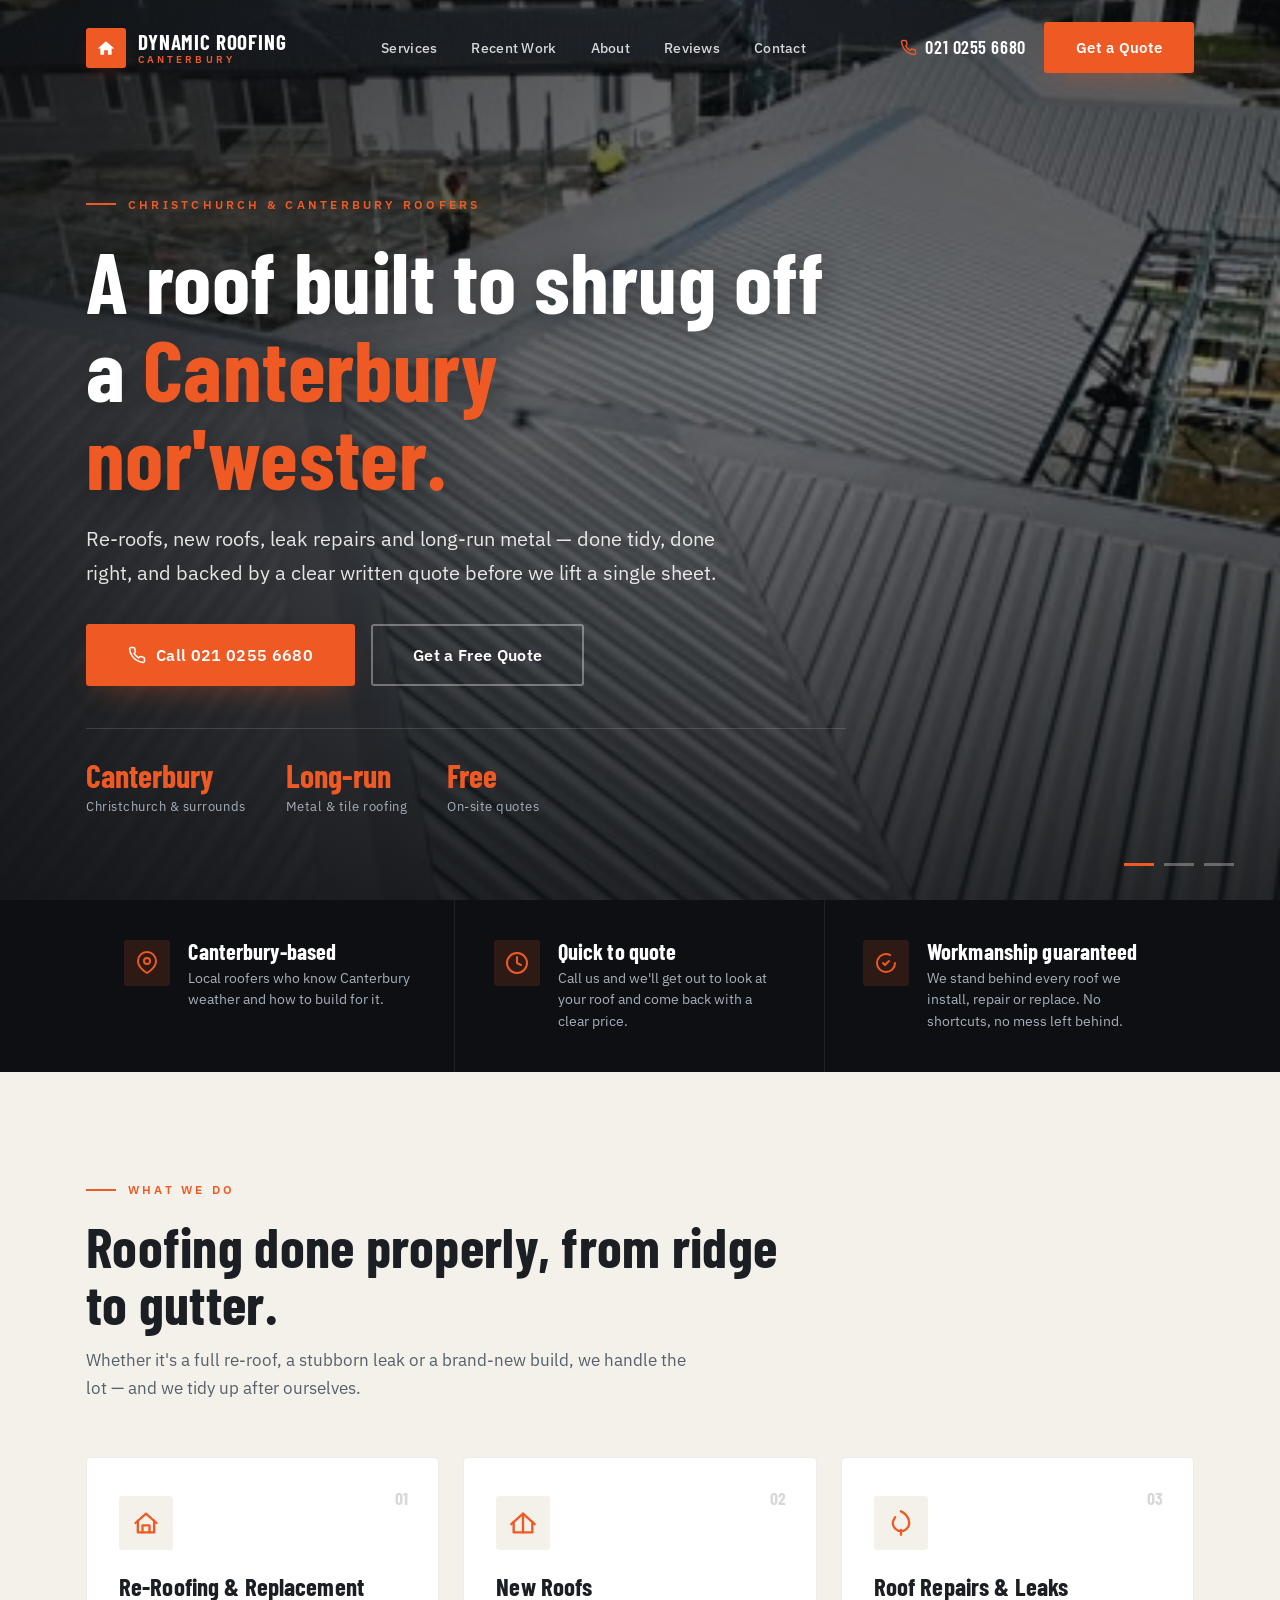
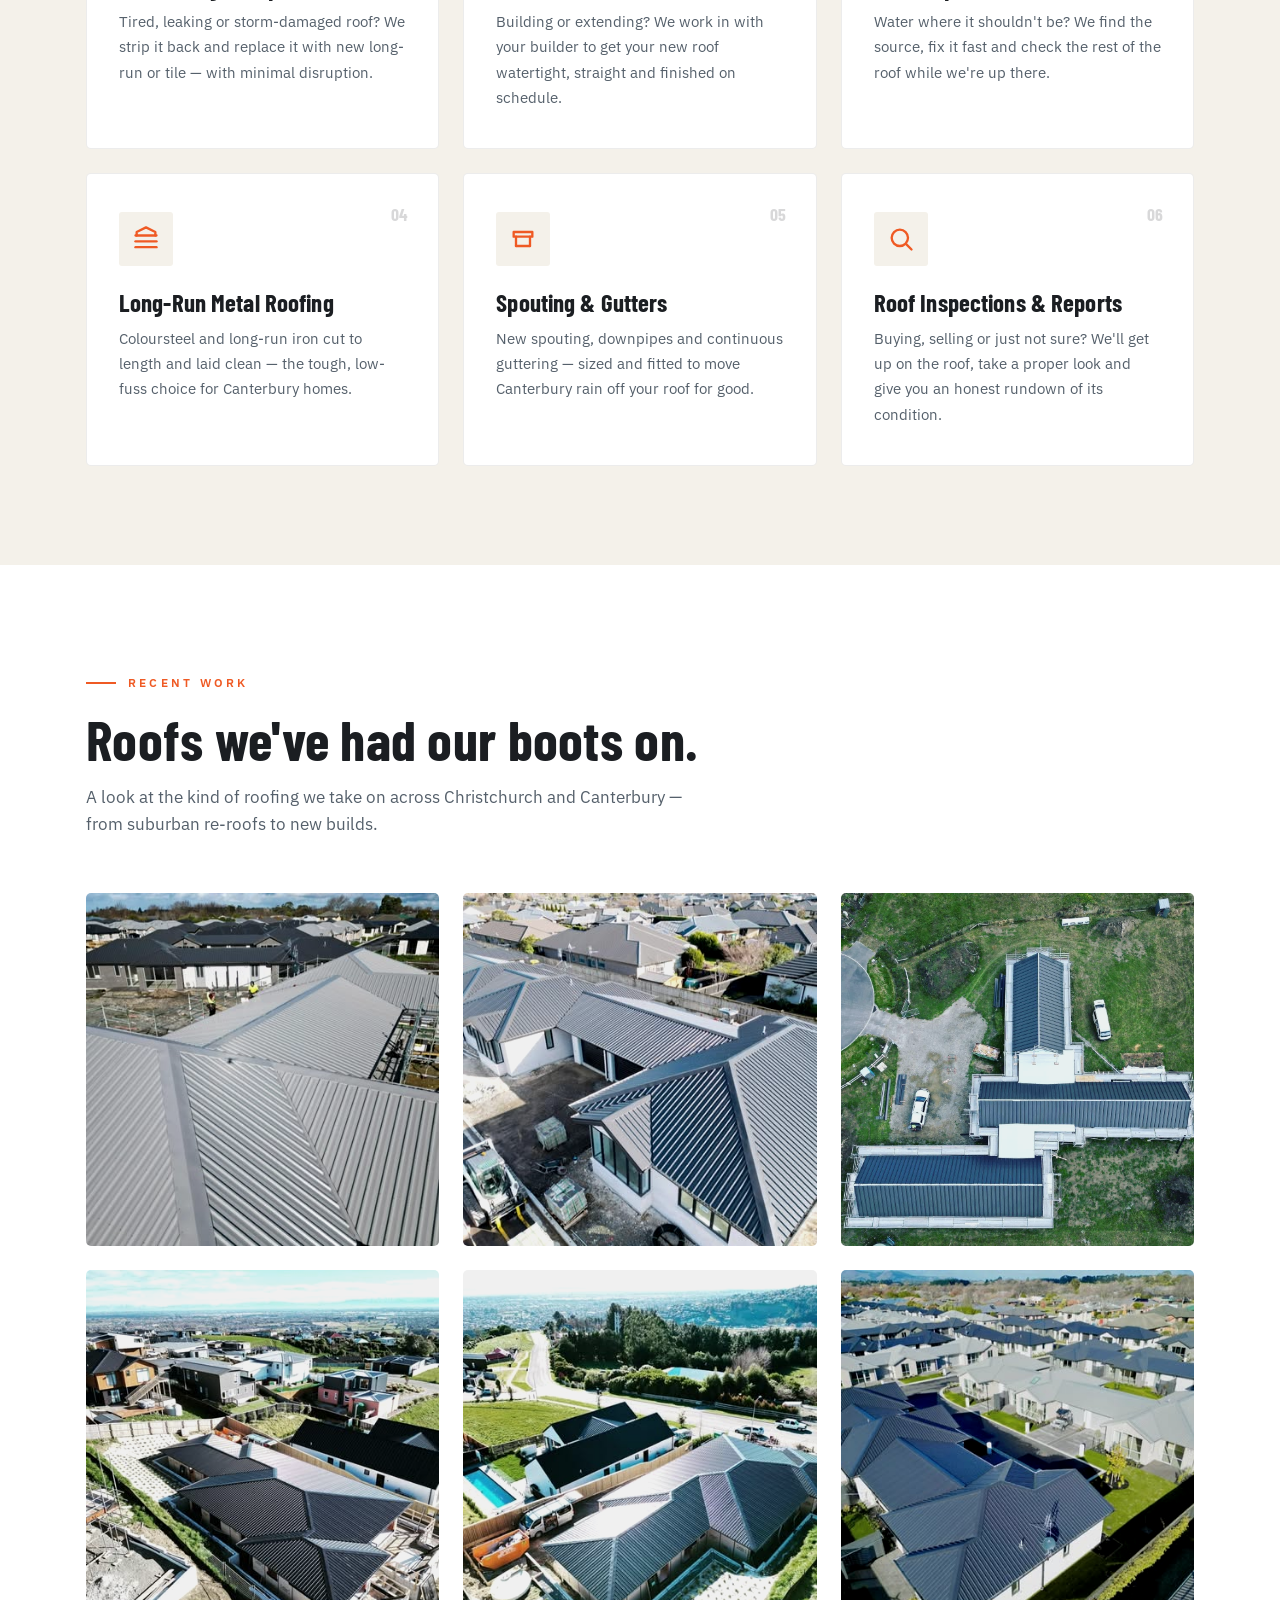
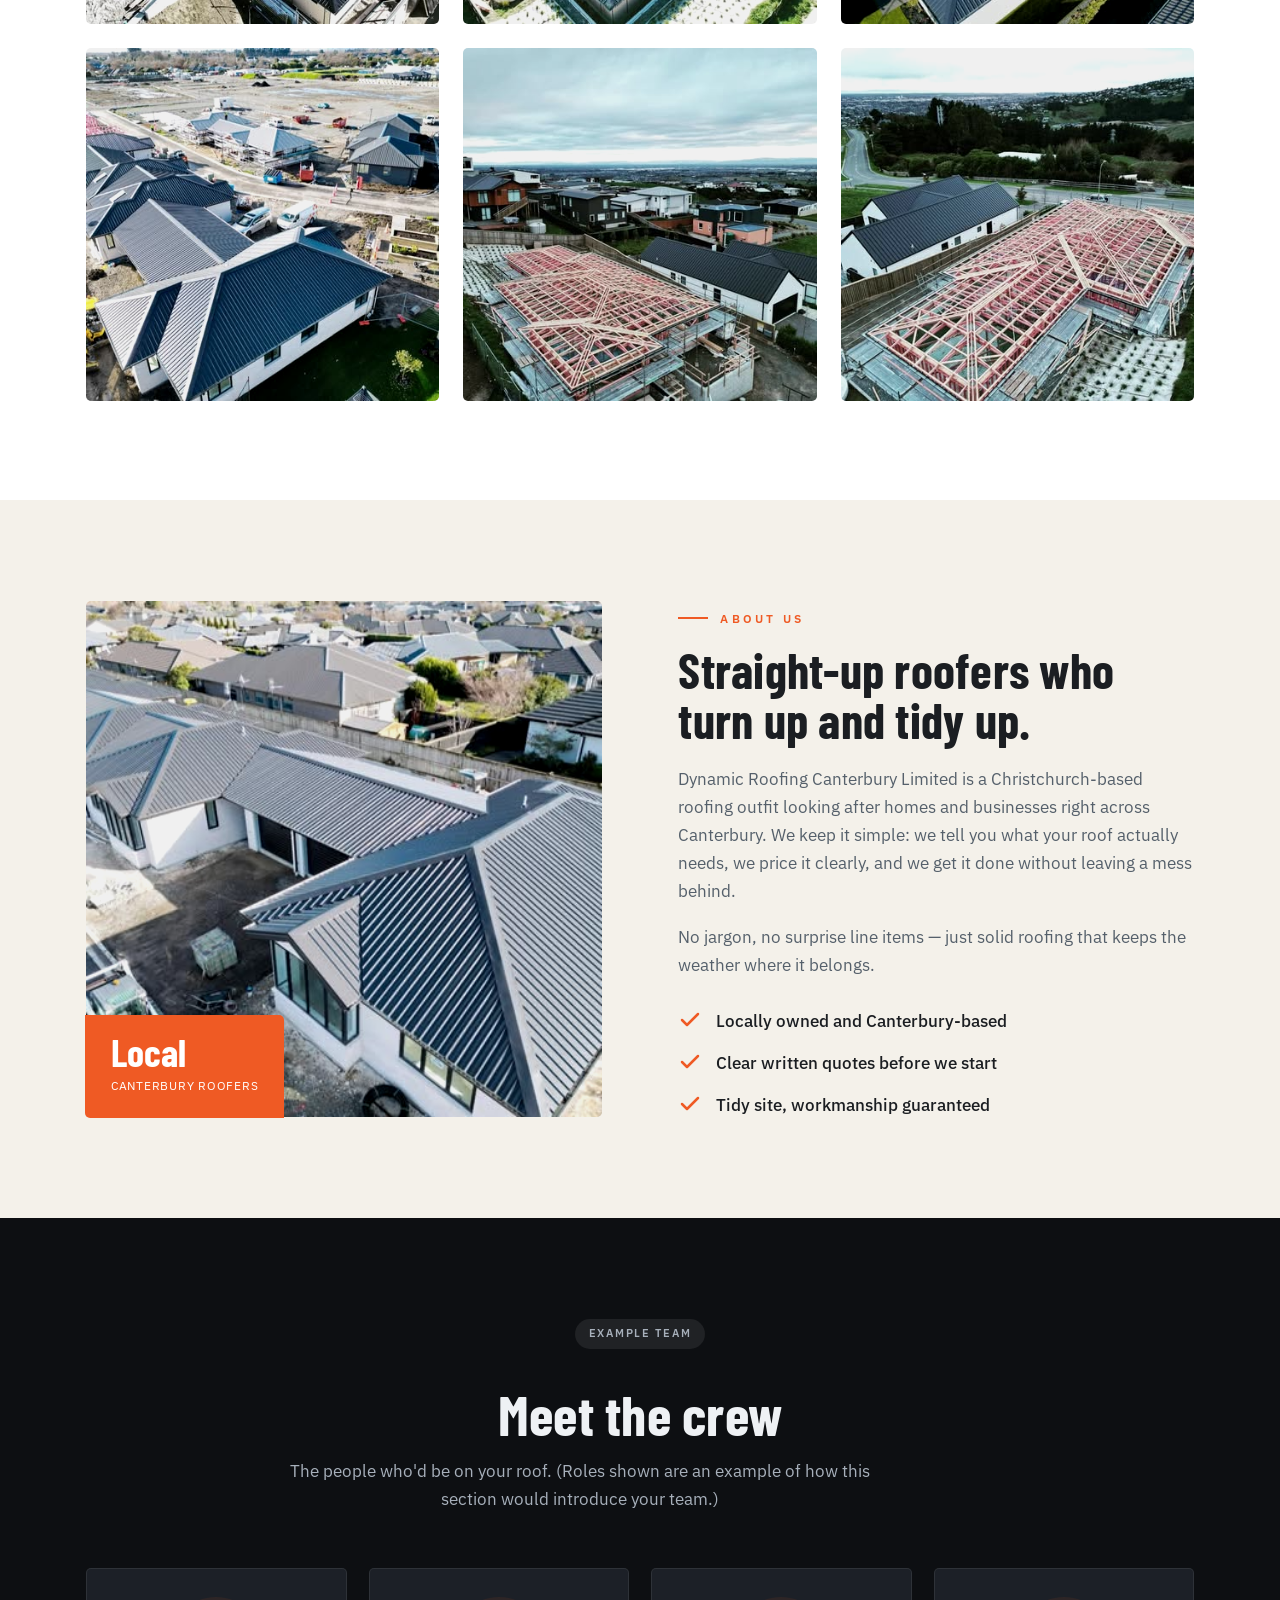
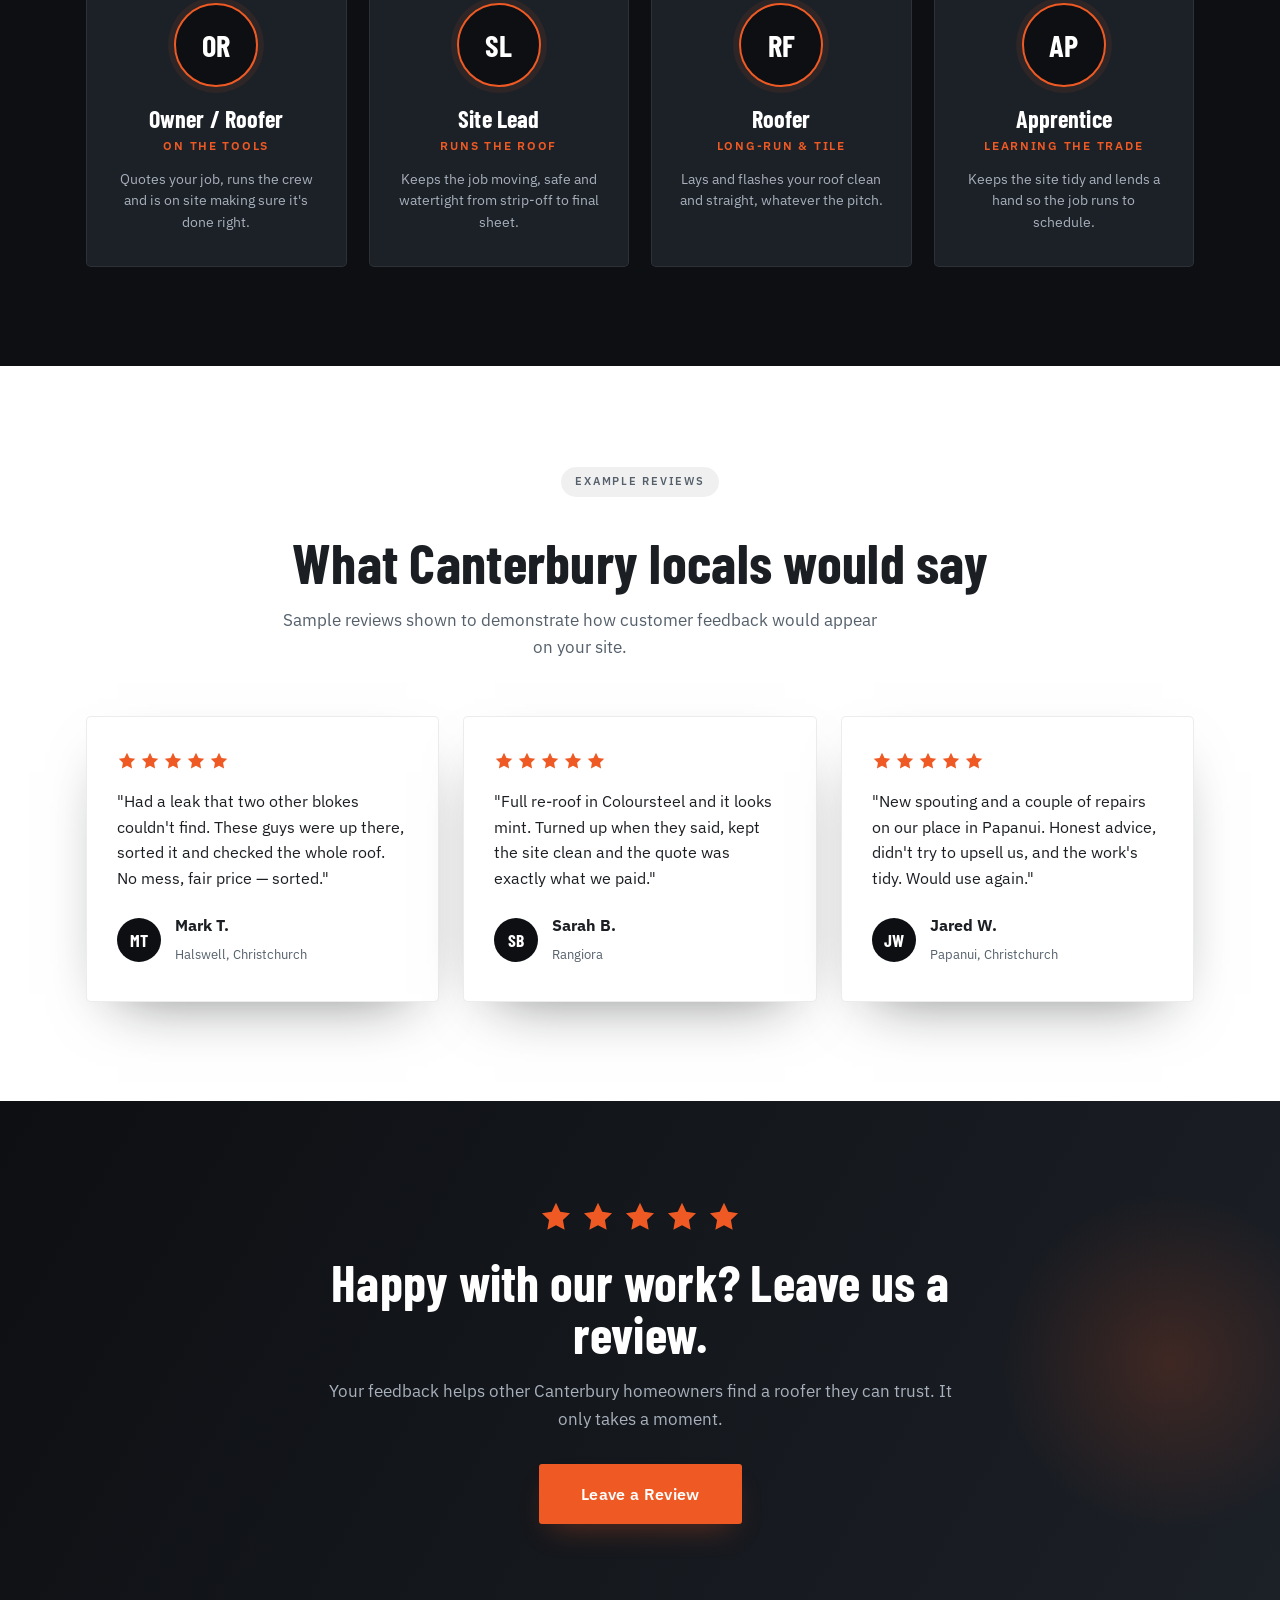
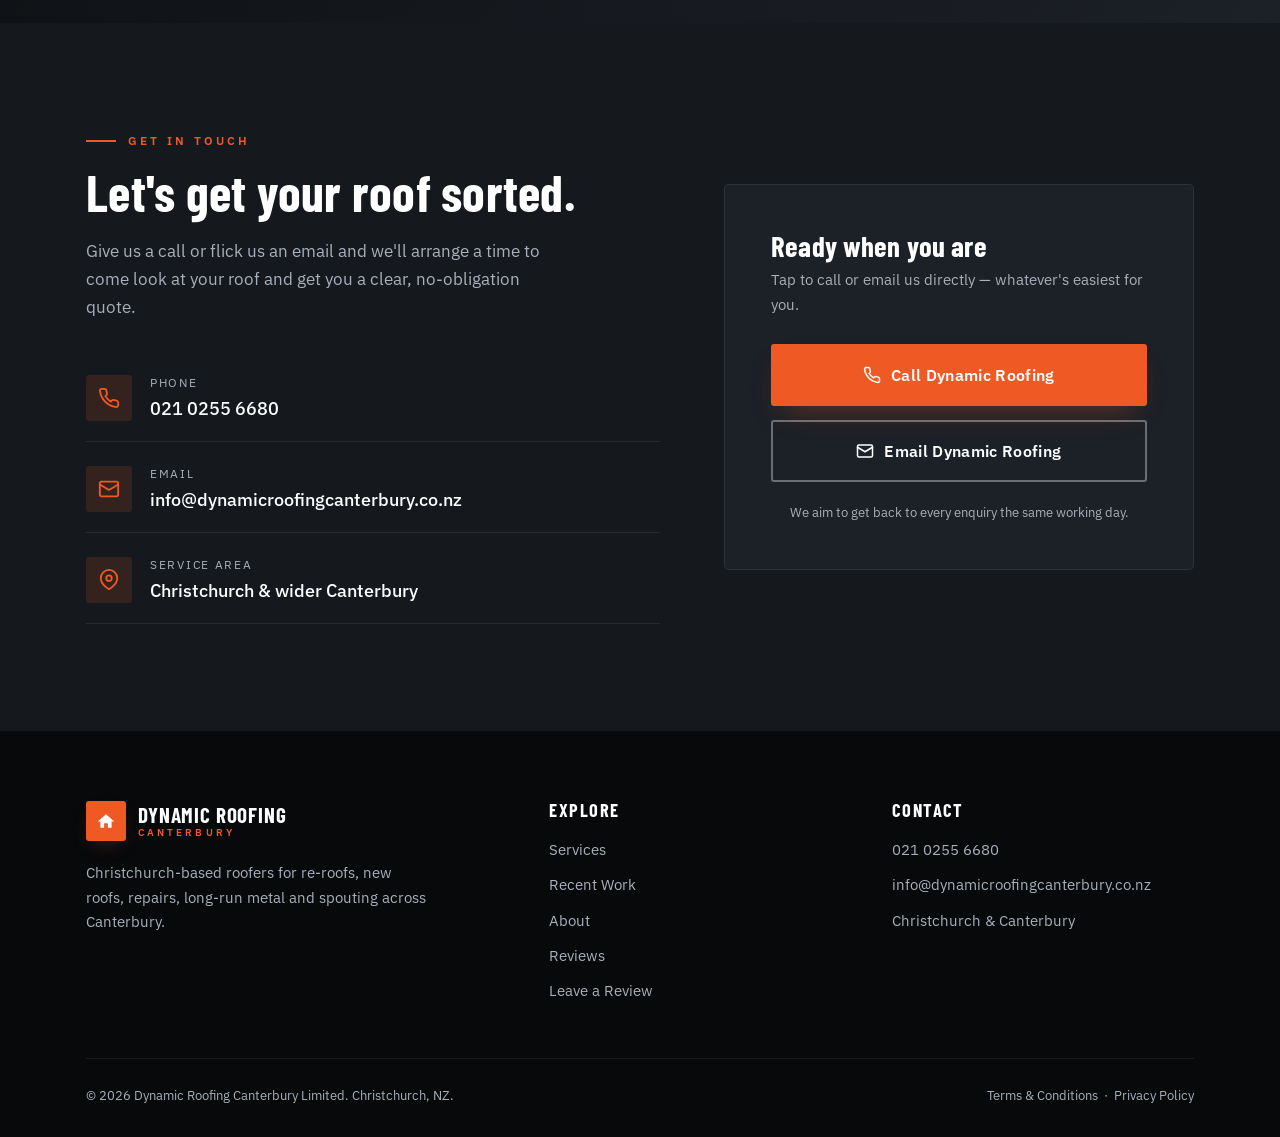
==== commit 2b332de1: "Replace placeholder work photos with real Dynamic Roofing FB images Swapped the stock hero/gallery i" ====
--- a/index.html
+++ b/index.html
@@ -173,12 +173,15 @@
       <p>A look at the kind of roofing we take on across Christchurch and Canterbury — from suburban re-roofs to new builds.</p>
     </div>
     <div class="svc-grid">
-      <div class="about__media reveal"><img src="img/hero-roofer.jpg" alt="Roofer replacing roofing sheets on a Canterbury home" width="600" height="440" loading="lazy" /></div>
-      <div class="about__media reveal d1"><img src="img/home-modern.jpg" alt="Completed pitched roof on a modern Canterbury house" width="600" height="440" loading="lazy" /></div>
-      <div class="about__media reveal d2"><img src="img/hero-dusk.jpg" alt="Tiled roof and roofline at dusk" width="600" height="440" loading="lazy" /></div>
-      <div class="about__media reveal"><img src="img/home-white.jpg" alt="Modern home with clean roofline and guttering" width="600" height="440" loading="lazy" /></div>
-      <div class="about__media reveal d1"><img src="img/home-pool.jpg" alt="Two-storey weatherboard home with finished roof" width="600" height="440" loading="lazy" /></div>
-      <div class="about__media reveal d2"><img src="img/hero-street.jpg" alt="Street of homes with pitched roofing" width="600" height="440" loading="lazy" /></div>
+      <div class="about__media reveal"><img src="img/hero-roofer.jpg" alt="Dynamic Roofing crew installing metal roofing on a modern Canterbury home" width="600" height="440" loading="lazy" /></div>
+      <div class="about__media reveal d1"><img src="img/home-modern.jpg" alt="Completed dark metal re-roof on a Christchurch home" width="600" height="440" loading="lazy" /></div>
+      <div class="about__media reveal d2"><img src="img/hero-dusk.jpg" alt="Aerial view of a large metal roofing project by Dynamic Roofing Canterbury" width="600" height="440" loading="lazy" /></div>
+      <div class="about__media reveal"><img src="img/home-white.jpg" alt="Finished charcoal metal roof on a new Canterbury build" width="600" height="440" loading="lazy" /></div>
+      <div class="about__media reveal d1"><img src="img/home-pool.jpg" alt="Hillside home with new metal roof and pool, Christchurch" width="600" height="440" loading="lazy" /></div>
+      <div class="about__media reveal d2"><img src="img/hero-street.jpg" alt="Aerial of a Christchurch subdivision with new metal roofs" width="600" height="440" loading="lazy" /></div>
+      <div class="about__media reveal"><img src="img/work-new-build.jpg" alt="New-build home with fresh metal roofing on a Canterbury development" width="600" height="440" loading="lazy" /></div>
+      <div class="about__media reveal d1"><img src="img/work-subdivision.jpg" alt="Rows of completed metal roofs across a Christchurch subdivision" width="600" height="440" loading="lazy" /></div>
+      <div class="about__media reveal d2"><img src="img/work-trusses.jpg" alt="Roof trusses and framing on a new Canterbury home before roofing" width="600" height="440" loading="lazy" /></div>
     </div>
   </div>
 </section>
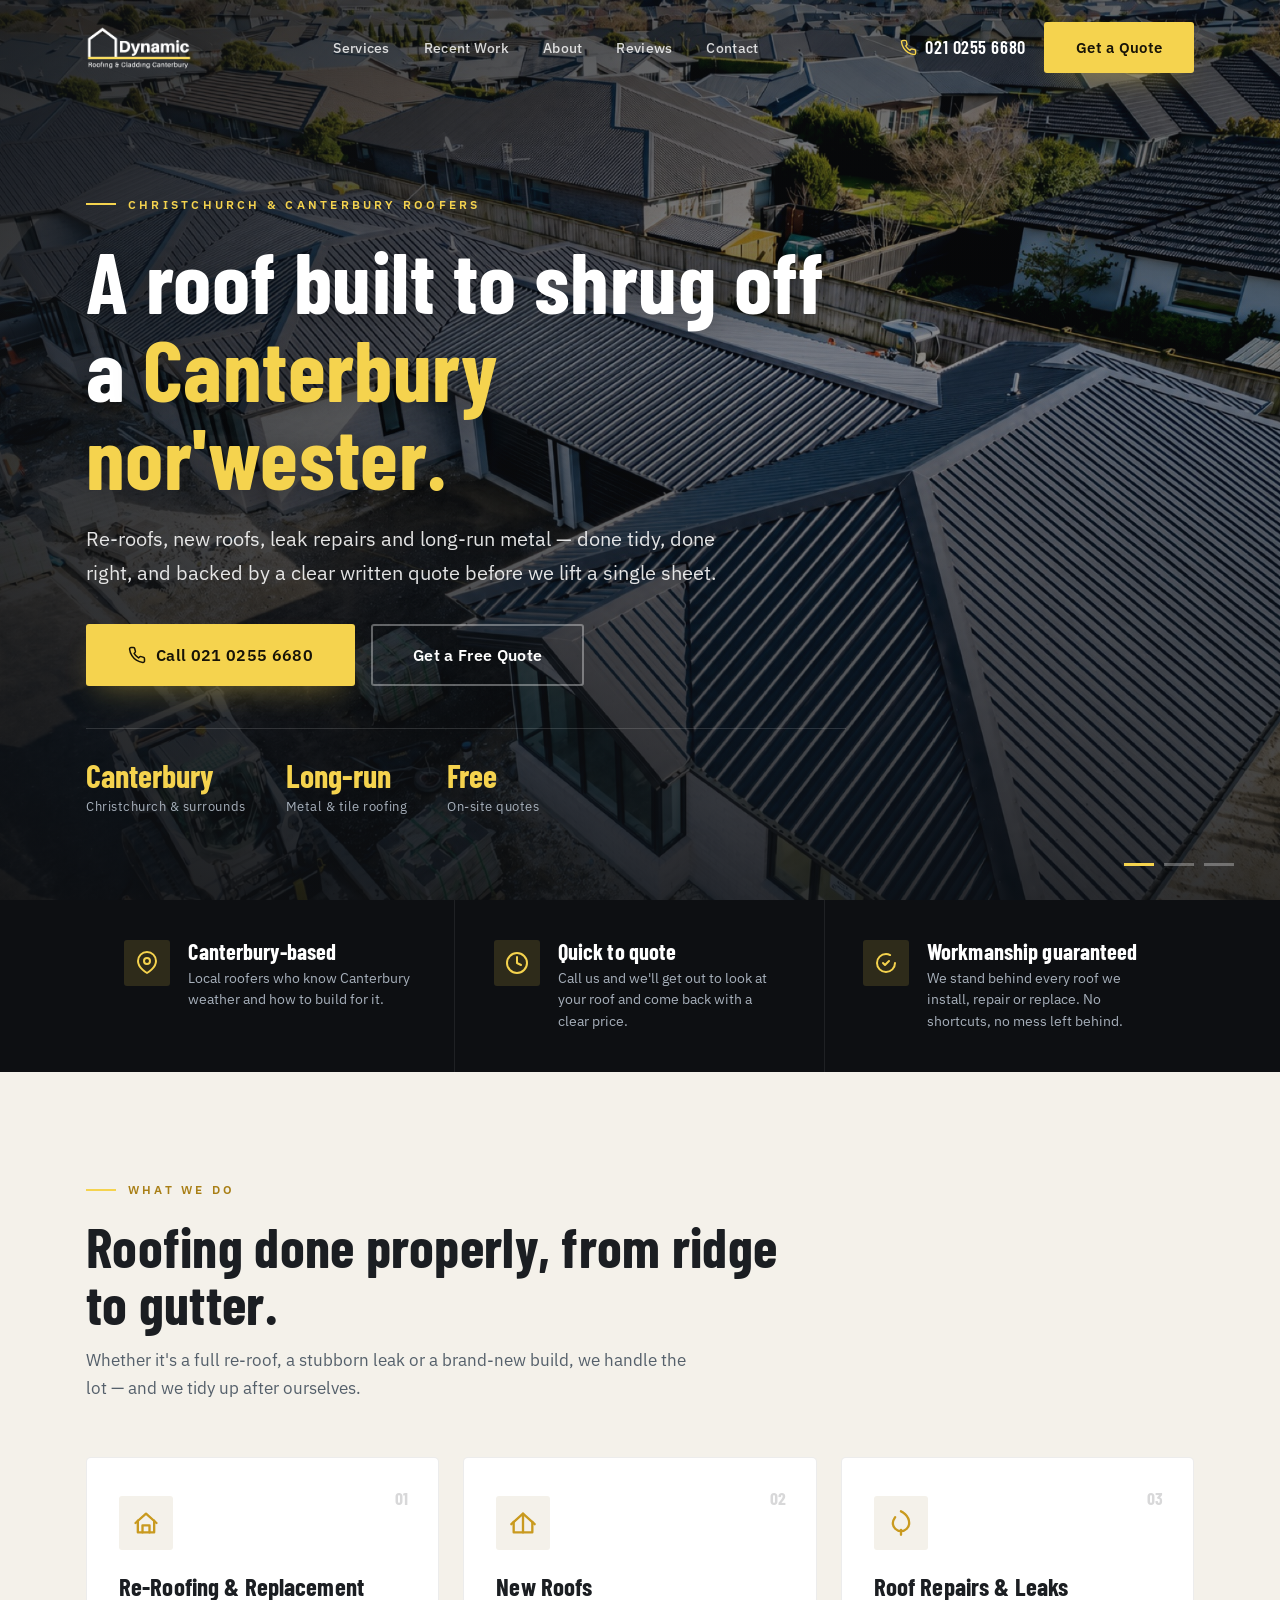
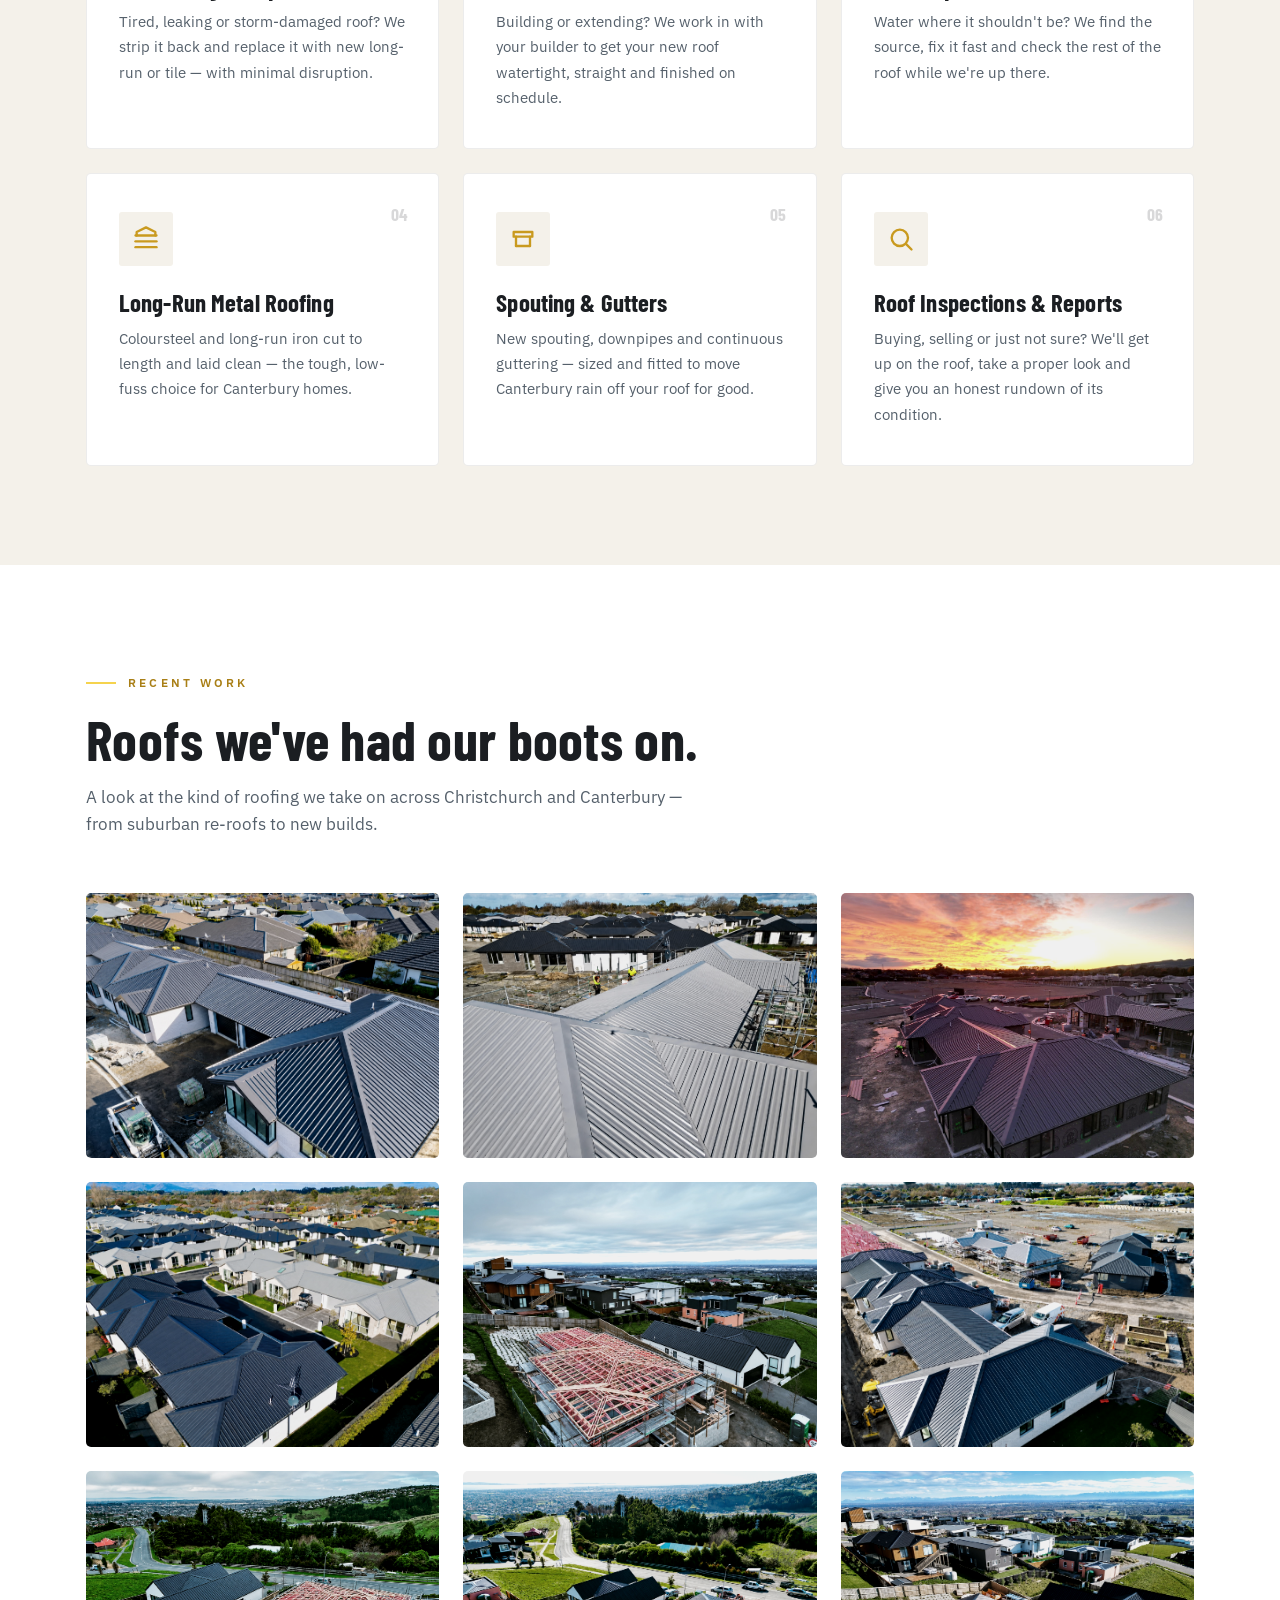
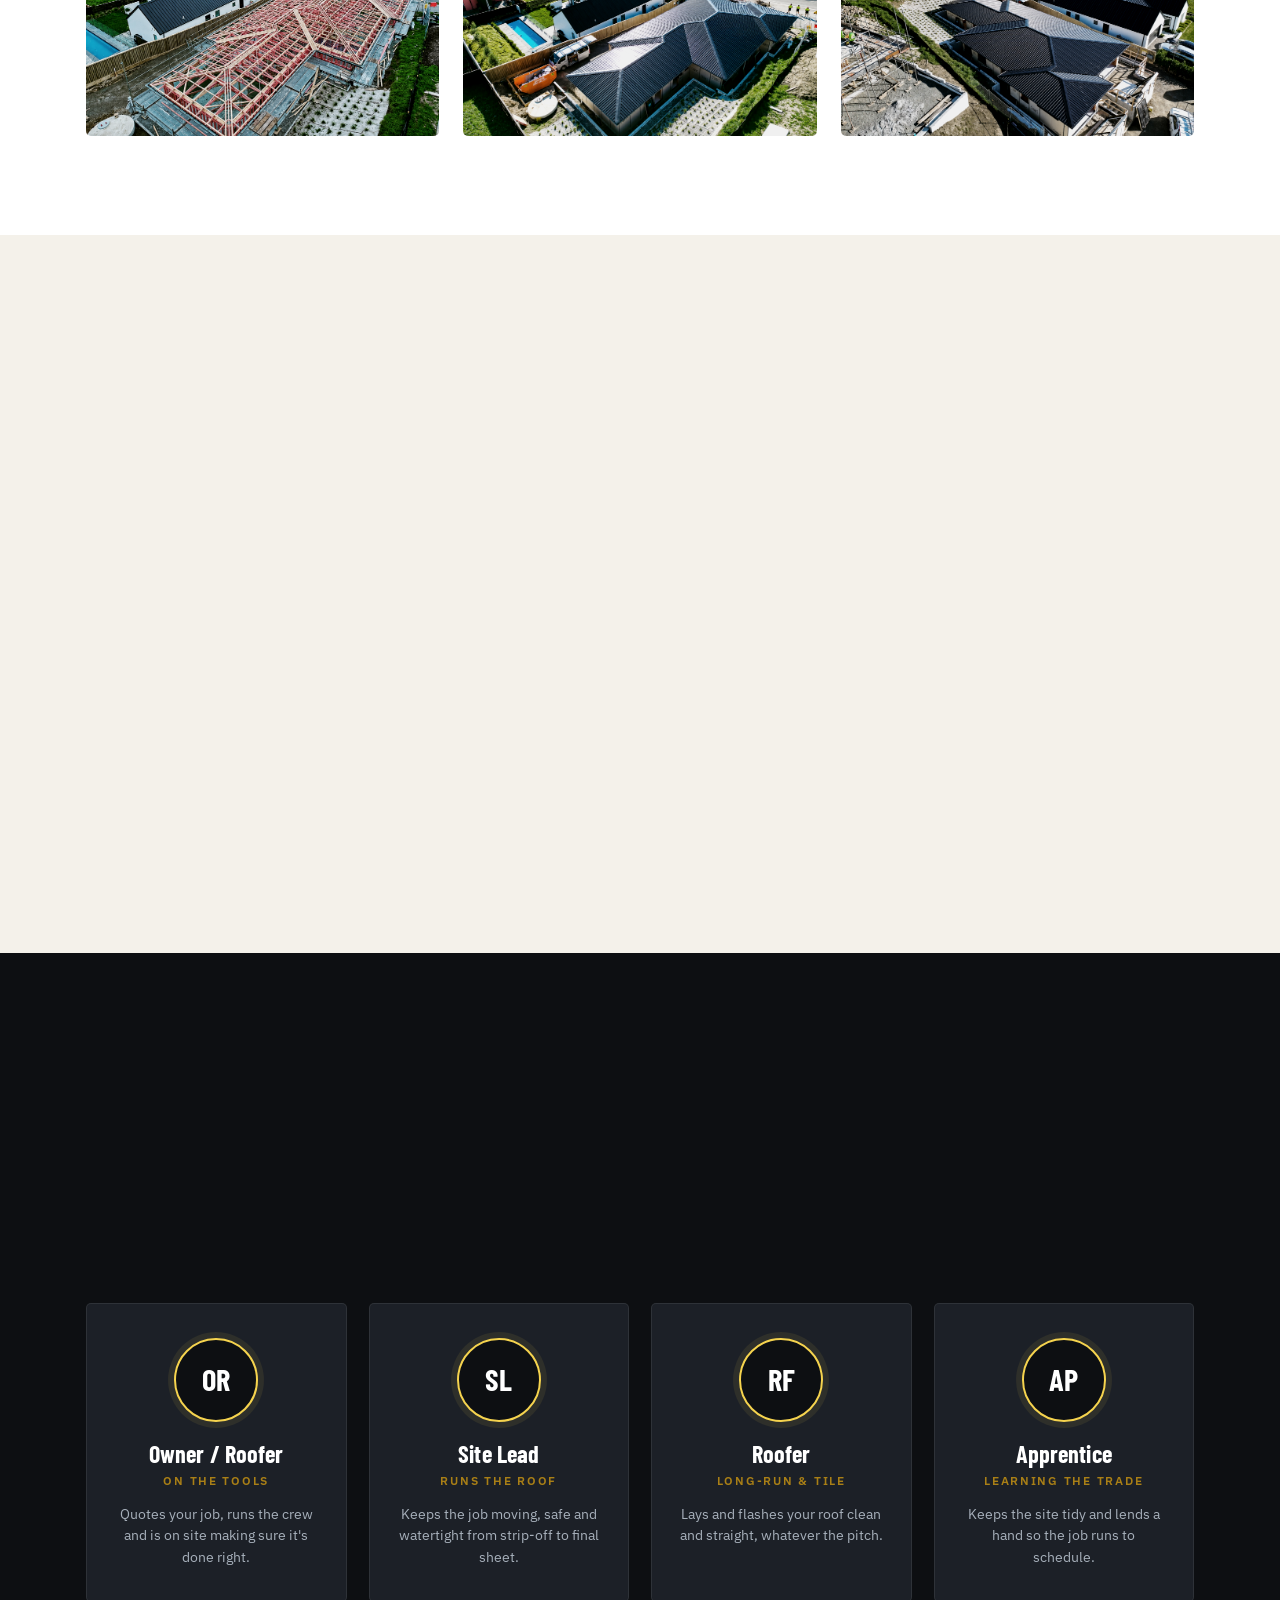
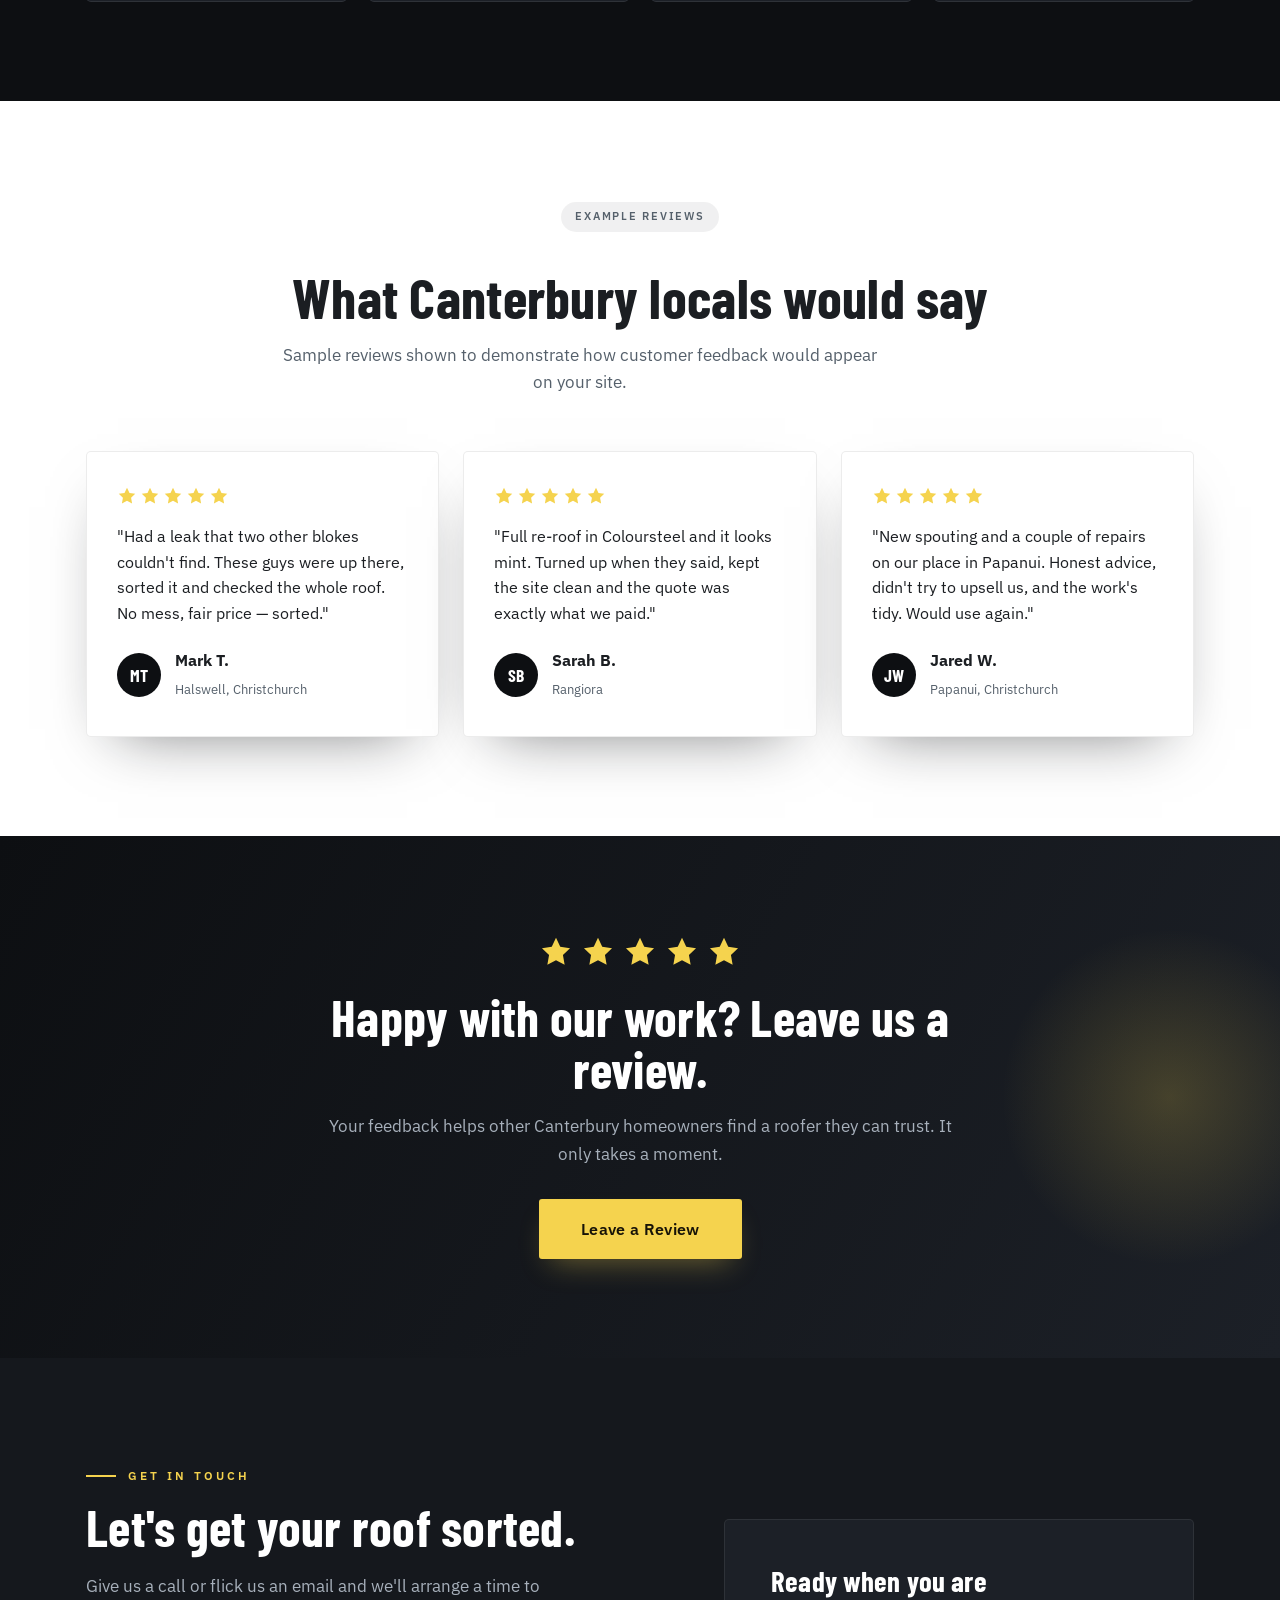
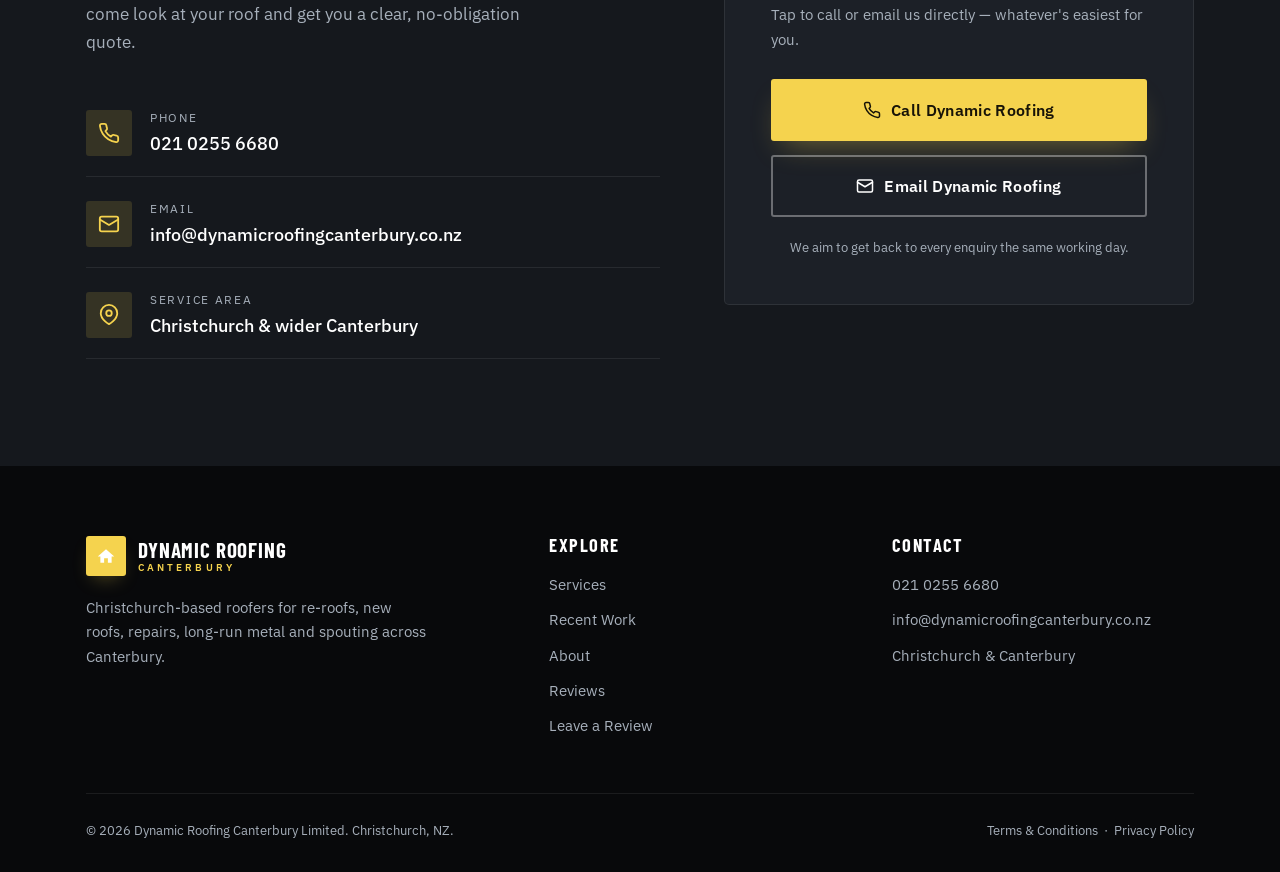
==== commit 3edd85dd: "Use only new photos; logo as loading screen + nav; retheme to logo yellow Co-Authored-By: Claude Opu" ====
--- a/index.html
+++ b/index.html
@@ -9,7 +9,7 @@
 <meta property="og:type" content="website" />
 <meta property="og:title" content="Dynamic Roofing Canterbury Limited | Roofers, Christchurch" />
 <meta property="og:description" content="Canterbury roofers for re-roofs, new roofs, leak repairs and long-run metal roofing. Tidy work, clear written quotes." />
-<meta property="og:image" content="https://dynamic-roofing-canterbury-limited-demo.vercel.app/img/hero-roofer.jpg" />
+<meta property="og:image" content="https://dynamic-roofing-canterbury-limited-demo.vercel.app/img/hero-roofer.jpg?v=2" />
 <meta property="og:url" content="https://dynamic-roofing-canterbury-limited-demo.vercel.app/" />
 <meta name="twitter:card" content="summary_large_image" />
 <link rel="icon" type="image/svg+xml" href="favicon.svg" />
@@ -23,10 +23,7 @@
 <!-- Intro overlay -->
 <div class="intro" aria-hidden="true">
   <div class="intro__inner">
-    <div class="intro__mark">
-      <svg viewBox="0 0 64 64" fill="none"><path d="M32 14 L54 33 L47 33 L47 50 L37 50 L37 38 L27 38 L27 50 L17 50 L17 33 L10 33 Z" fill="#fff"/></svg>
-    </div>
-    <div class="intro__name">Dynamic Roofing Canterbury</div>
+    <img class="intro__logo" src="img/logo-white.png?v=2" alt="Dynamic Roofing &amp; Cladding Canterbury">
     <div class="intro__bar"></div>
   </div>
 </div>
@@ -35,13 +32,7 @@
 <header class="nav">
   <div class="wrap nav__inner">
     <a href="index.html" class="brand" aria-label="Dynamic Roofing Canterbury home">
-      <span class="brand__mark">
-        <svg viewBox="0 0 64 64" fill="none"><path d="M32 14 L54 33 L47 33 L47 50 L37 50 L37 38 L27 38 L27 50 L17 50 L17 33 L10 33 Z" fill="#fff"/></svg>
-      </span>
-      <span class="brand__text">
-        <span class="brand__name">Dynamic Roofing</span>
-        <span class="brand__sub">Canterbury</span>
-      </span>
+      <img class="brand__logo" src="img/logo-white.png?v=2" alt="Dynamic Roofing &amp; Cladding Canterbury">
     </a>
     <nav class="nav__links" aria-label="Primary">
       <a href="#services">Services</a>
@@ -64,9 +55,9 @@
 <!-- Hero -->
 <section class="hero" id="top">
   <div class="hero__slides">
-    <div class="hero__slide active" style="background-image:url('img/hero-roofer.jpg')"></div>
-    <div class="hero__slide" style="background-image:url('img/hero-street.jpg')"></div>
-    <div class="hero__slide" style="background-image:url('img/hero-dusk.jpg')"></div>
+    <div class="hero__slide active" style="background-image:url('img/hero-roofer.jpg?v=2')"></div>
+    <div class="hero__slide" style="background-image:url('img/hero-street.jpg?v=2')"></div>
+    <div class="hero__slide" style="background-image:url('img/hero-dusk.jpg?v=2')"></div>
   </div>
   <div class="hero__scrim"></div>
   <div class="wrap hero__inner">
@@ -173,15 +164,15 @@
       <p>A look at the kind of roofing we take on across Christchurch and Canterbury — from suburban re-roofs to new builds.</p>
     </div>
     <div class="svc-grid">
-      <div class="about__media reveal"><img src="img/hero-roofer.jpg" alt="Dynamic Roofing crew installing metal roofing on a modern Canterbury home" width="600" height="440" loading="lazy" /></div>
-      <div class="about__media reveal d1"><img src="img/home-modern.jpg" alt="Completed dark metal re-roof on a Christchurch home" width="600" height="440" loading="lazy" /></div>
-      <div class="about__media reveal d2"><img src="img/hero-dusk.jpg" alt="Aerial view of a large metal roofing project by Dynamic Roofing Canterbury" width="600" height="440" loading="lazy" /></div>
-      <div class="about__media reveal"><img src="img/home-white.jpg" alt="Finished charcoal metal roof on a new Canterbury build" width="600" height="440" loading="lazy" /></div>
-      <div class="about__media reveal d1"><img src="img/home-pool.jpg" alt="Hillside home with new metal roof and pool, Christchurch" width="600" height="440" loading="lazy" /></div>
-      <div class="about__media reveal d2"><img src="img/hero-street.jpg" alt="Aerial of a Christchurch subdivision with new metal roofs" width="600" height="440" loading="lazy" /></div>
-      <div class="about__media reveal"><img src="img/work-new-build.jpg" alt="New-build home with fresh metal roofing on a Canterbury development" width="600" height="440" loading="lazy" /></div>
-      <div class="about__media reveal d1"><img src="img/work-subdivision.jpg" alt="Rows of completed metal roofs across a Christchurch subdivision" width="600" height="440" loading="lazy" /></div>
-      <div class="about__media reveal d2"><img src="img/work-trusses.jpg" alt="Roof trusses and framing on a new Canterbury home before roofing" width="600" height="440" loading="lazy" /></div>
+      <div class="about__media reveal"><img src="img/hero-roofer.jpg?v=2" alt="Dynamic Roofing crew installing metal roofing on a modern Canterbury home" width="600" height="440" loading="lazy" /></div>
+      <div class="about__media reveal d1"><img src="img/home-modern.jpg?v=2" alt="Completed dark metal re-roof on a Christchurch home" width="600" height="440" loading="lazy" /></div>
+      <div class="about__media reveal d2"><img src="img/hero-dusk.jpg?v=2" alt="Aerial view of a large metal roofing project by Dynamic Roofing Canterbury" width="600" height="440" loading="lazy" /></div>
+      <div class="about__media reveal"><img src="img/home-white.jpg?v=2" alt="Finished charcoal metal roof on a new Canterbury build" width="600" height="440" loading="lazy" /></div>
+      <div class="about__media reveal d1"><img src="img/home-pool.jpg?v=2" alt="Hillside home with new metal roof and pool, Christchurch" width="600" height="440" loading="lazy" /></div>
+      <div class="about__media reveal d2"><img src="img/hero-street.jpg?v=2" alt="Aerial of a Christchurch subdivision with new metal roofs" width="600" height="440" loading="lazy" /></div>
+      <div class="about__media reveal"><img src="img/work-new-build.jpg?v=2" alt="New-build home with fresh metal roofing on a Canterbury development" width="600" height="440" loading="lazy" /></div>
+      <div class="about__media reveal d1"><img src="img/work-subdivision.jpg?v=2" alt="Rows of completed metal roofs across a Christchurch subdivision" width="600" height="440" loading="lazy" /></div>
+      <div class="about__media reveal d2"><img src="img/work-trusses.jpg?v=2" alt="Roof trusses and framing on a new Canterbury home before roofing" width="600" height="440" loading="lazy" /></div>
     </div>
   </div>
 </section>
@@ -191,7 +182,7 @@
   <div class="wrap">
     <div class="about">
       <div class="about__media reveal">
-        <img src="img/home-modern.jpg" alt="Finished roof on a Canterbury home" width="560" height="540" loading="lazy" />
+        <img src="img/home-modern.jpg?v=2" alt="Finished roof on a Canterbury home" width="560" height="540" loading="lazy" />
         <div class="about__tag"><strong>Local</strong><span>Canterbury roofers</span></div>
       </div>
       <div class="about__body reveal d1">
--- a/styles.css
+++ b/styles.css
@@ -16,9 +16,9 @@
   --text-soft: #55606b;
   --text-invert: #eef1f4;
   --text-invert-soft: #a7b0bb;
-  --accent: #ef5a24;
-  --accent-dark: #cf4715;
-  --accent-glow: rgba(239, 90, 36, 0.35);
+  --accent: #f5d34e;
+  --accent-dark: #e6bd2f;
+  --accent-glow: rgba(245, 211, 78, 0.4);
   --radius: 3px;
   --radius-lg: 5px;
   --shadow: 0 18px 45px -20px rgba(0, 0, 0, 0.55);
@@ -281,7 +281,7 @@
 .trust__grid { display: grid; grid-template-columns: repeat(3, 1fr); }
 .trust__item { padding: 40px clamp(20px,3vw,44px); display: flex; gap: 18px; align-items: flex-start; border-right: 1px solid var(--line); }
 .trust__item:last-child { border-right: 0; }
-.trust__icon { flex: none; width: 46px; height: 46px; display: grid; place-items: center; background: rgba(239,90,36,0.14); border-radius: var(--radius); color: var(--accent); }
+.trust__icon { flex: none; width: 46px; height: 46px; display: grid; place-items: center; background: rgba(245,211,78,0.14); border-radius: var(--radius); color: var(--accent); }
 .trust__icon svg { width: 24px; height: 24px; }
 .trust__item h3 { font-size: 1.4rem; margin-bottom: 4px; color: #fff; }
 .trust__item p { font-size: 0.9rem; color: var(--text-invert-soft); line-height: 1.5; }
@@ -332,12 +332,12 @@
   background: var(--charcoal-2); border: 1px solid var(--line); border-radius: var(--radius-lg);
   padding: 34px 26px; text-align: center; transition: transform 0.4s var(--ease), border-color 0.4s;
 }
-.crew-card:hover { transform: translateY(-6px); border-color: rgba(239,90,36,0.5); }
+.crew-card:hover { transform: translateY(-6px); border-color: rgba(245,211,78,0.5); }
 .crew-avatar {
   width: 84px; height: 84px; margin: 0 auto 20px; border-radius: 50%;
   display: grid; place-items: center; background: var(--ink);
   font-family: "Barlow Condensed", sans-serif; font-size: 1.9rem; font-weight: 700; color: #fff;
-  border: 2px solid var(--accent); box-shadow: 0 0 0 6px rgba(239,90,36,0.08);
+  border: 2px solid var(--accent); box-shadow: 0 0 0 6px rgba(245,211,78,0.08);
 }
 .crew-card h3 { color: #fff; font-size: 1.5rem; margin-bottom: 4px; }
 .crew-card .role { color: var(--accent); font-size: 0.78rem; letter-spacing: 0.14em; text-transform: uppercase; font-weight: 600; margin-bottom: 12px; }
@@ -379,7 +379,7 @@
 .contact__info > p { color: var(--text-invert-soft); margin-bottom: 34px; max-width: 46ch; }
 .contact__rows { display: grid; gap: 4px; margin-bottom: 8px; }
 .contact-row { display: flex; align-items: center; gap: 18px; padding: 18px 0; border-bottom: 1px solid var(--line); }
-.contact-row__icon { width: 46px; height: 46px; flex: none; display: grid; place-items: center; background: rgba(239,90,36,0.14); color: var(--accent); border-radius: var(--radius); }
+.contact-row__icon { width: 46px; height: 46px; flex: none; display: grid; place-items: center; background: rgba(245,211,78,0.14); color: var(--accent); border-radius: var(--radius); }
 .contact-row__icon svg { width: 22px; height: 22px; }
 .contact-row span { font-size: 0.76rem; letter-spacing: 0.14em; text-transform: uppercase; color: var(--text-invert-soft); display: block; }
 .contact-row strong { color: #fff; font-size: 1.14rem; font-weight: 500; }
@@ -449,7 +449,7 @@
   width: 100%; padding: 14px 16px; border: 1.5px solid rgba(13,15,18,0.14); border-radius: var(--radius);
   font-family: inherit; font-size: 1rem; color: var(--text); background: #fbfaf7; transition: border-color 0.25s, box-shadow 0.25s;
 }
-.field input:focus, .field textarea:focus, .field select:focus { outline: 0; border-color: var(--accent); box-shadow: 0 0 0 3px rgba(239,90,36,0.14); }
+.field input:focus, .field textarea:focus, .field select:focus { outline: 0; border-color: var(--accent); box-shadow: 0 0 0 3px rgba(245,211,78,0.14); }
 .field textarea { resize: vertical; min-height: 130px; }
 .form-stars { display: flex; gap: 6px; color: var(--accent); }
 .form-stars svg { width: 26px; height: 26px; }
@@ -457,7 +457,7 @@
   display: none; text-align: center; padding: 20px 0;
 }
 .success.show { display: block; animation: introPop 0.5s var(--ease) both; }
-.success__icon { width: 76px; height: 76px; margin: 0 auto 22px; border-radius: 50%; background: rgba(239,90,36,0.14); color: var(--accent); display: grid; place-items: center; }
+.success__icon { width: 76px; height: 76px; margin: 0 auto 22px; border-radius: 50%; background: rgba(245,211,78,0.14); color: var(--accent); display: grid; place-items: center; }
 .success__icon svg { width: 42px; height: 42px; }
 .success h2 { font-size: 2rem; margin-bottom: 12px; }
 .success p { color: var(--text-soft); margin-bottom: 26px; }
@@ -490,3 +490,13 @@
   .btn { width: 100%; }
   .hero__cta { flex-direction: column; }
 }
+
+
+/* ===== LOGO YELLOW THEME (contrast) ===== */
+.btn--primary, .btn--primary:hover { color:#171307; }
+.svc-card:hover .svc-card__icon, .about-tag, .about-tag * { color:#171307; }
+.svc-card__icon { color:#c99a1f; }
+.section--bone .eyebrow, .section--paper .eyebrow, .crew-card .role { color:#a97f16; }
+.intro__logo { width:min(430px,82vw); height:auto; display:block; }
+.brand__logo { height:44px; width:auto; display:block; }
+@media(max-width:600px){ .brand__logo{ height:34px; } }
